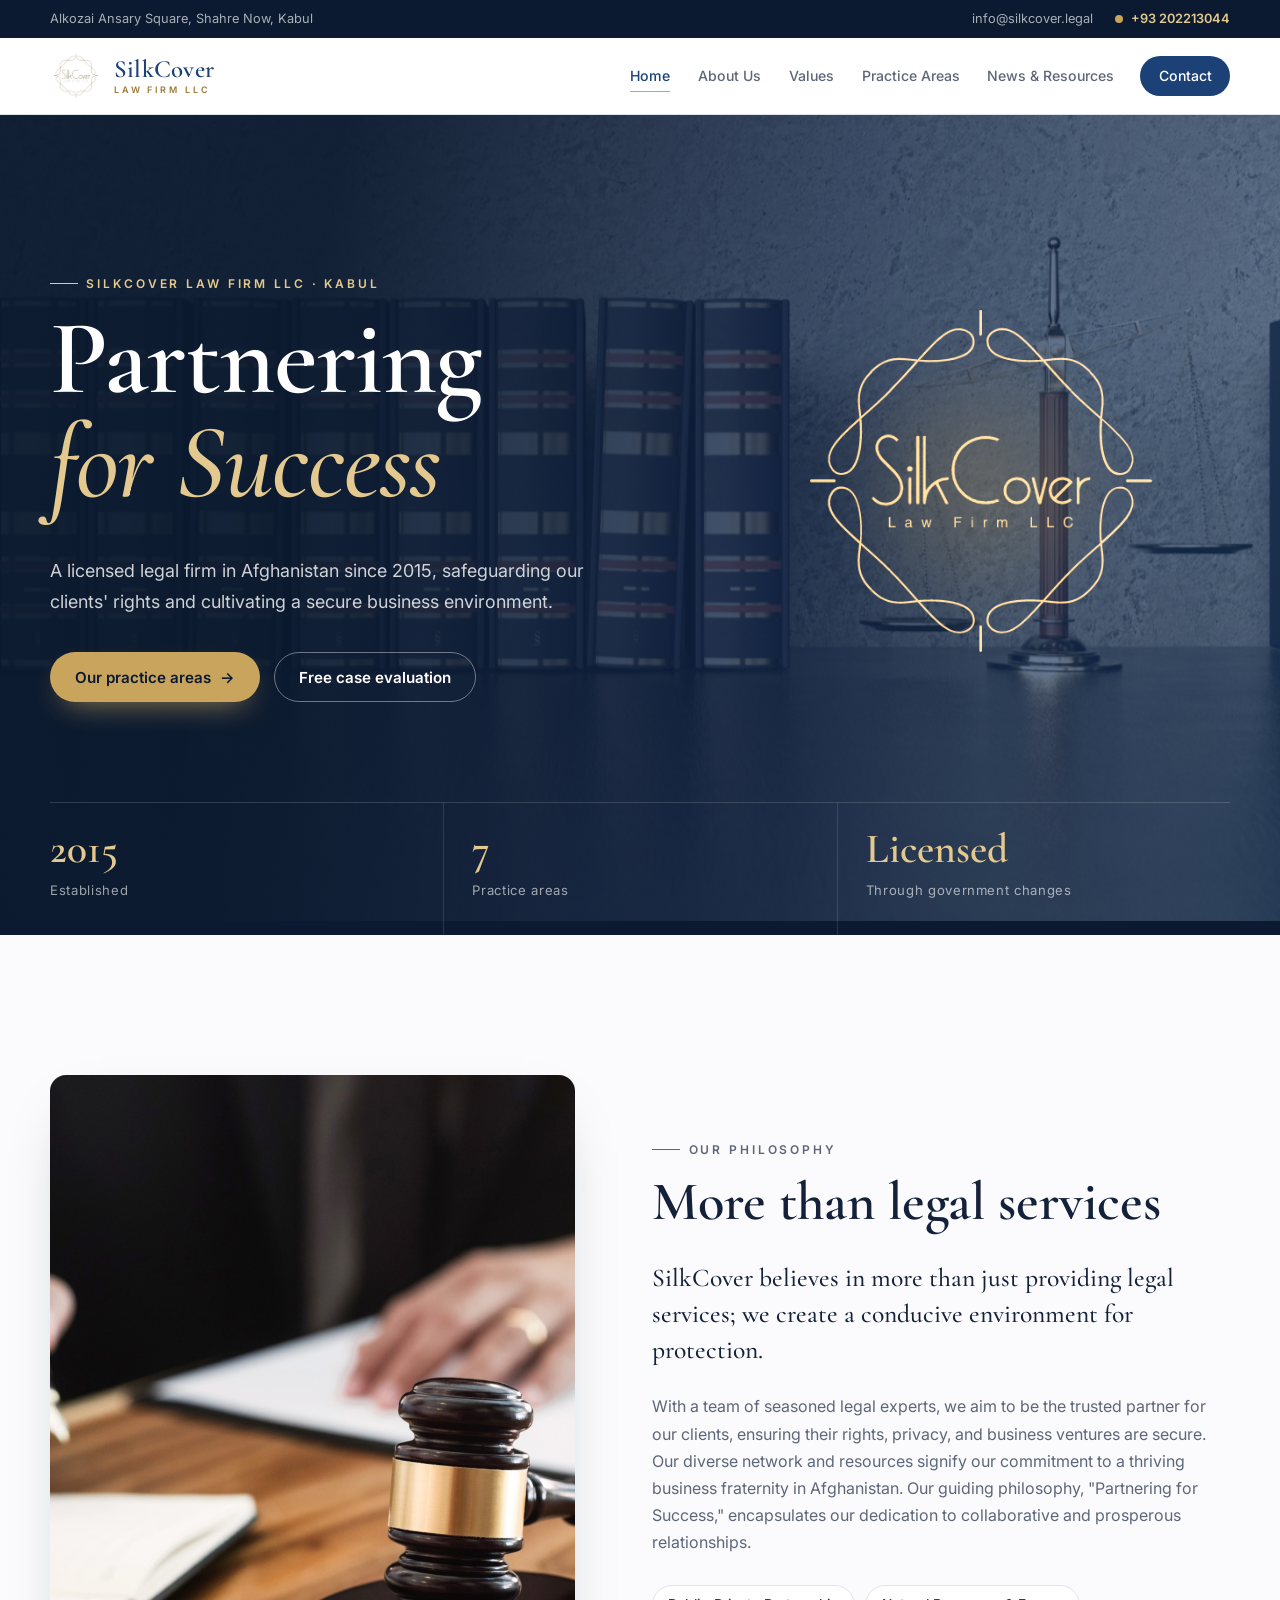
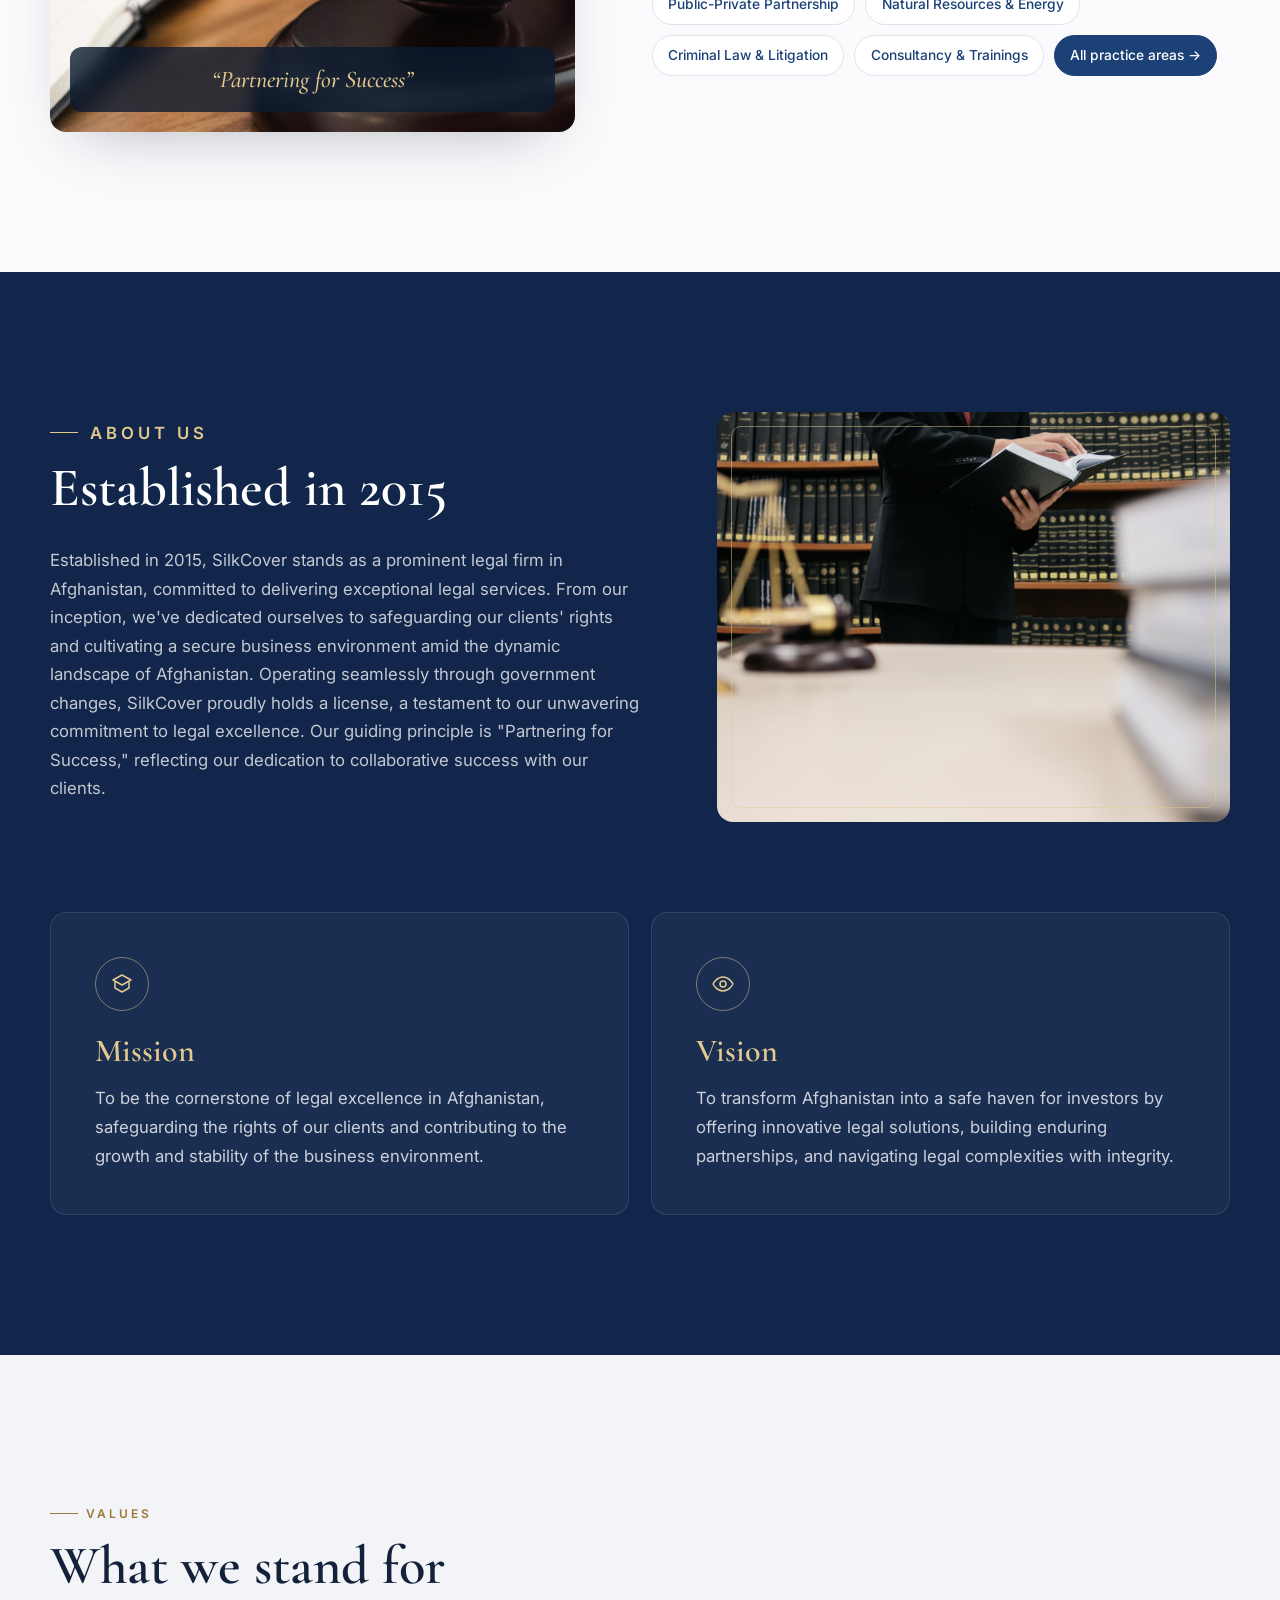
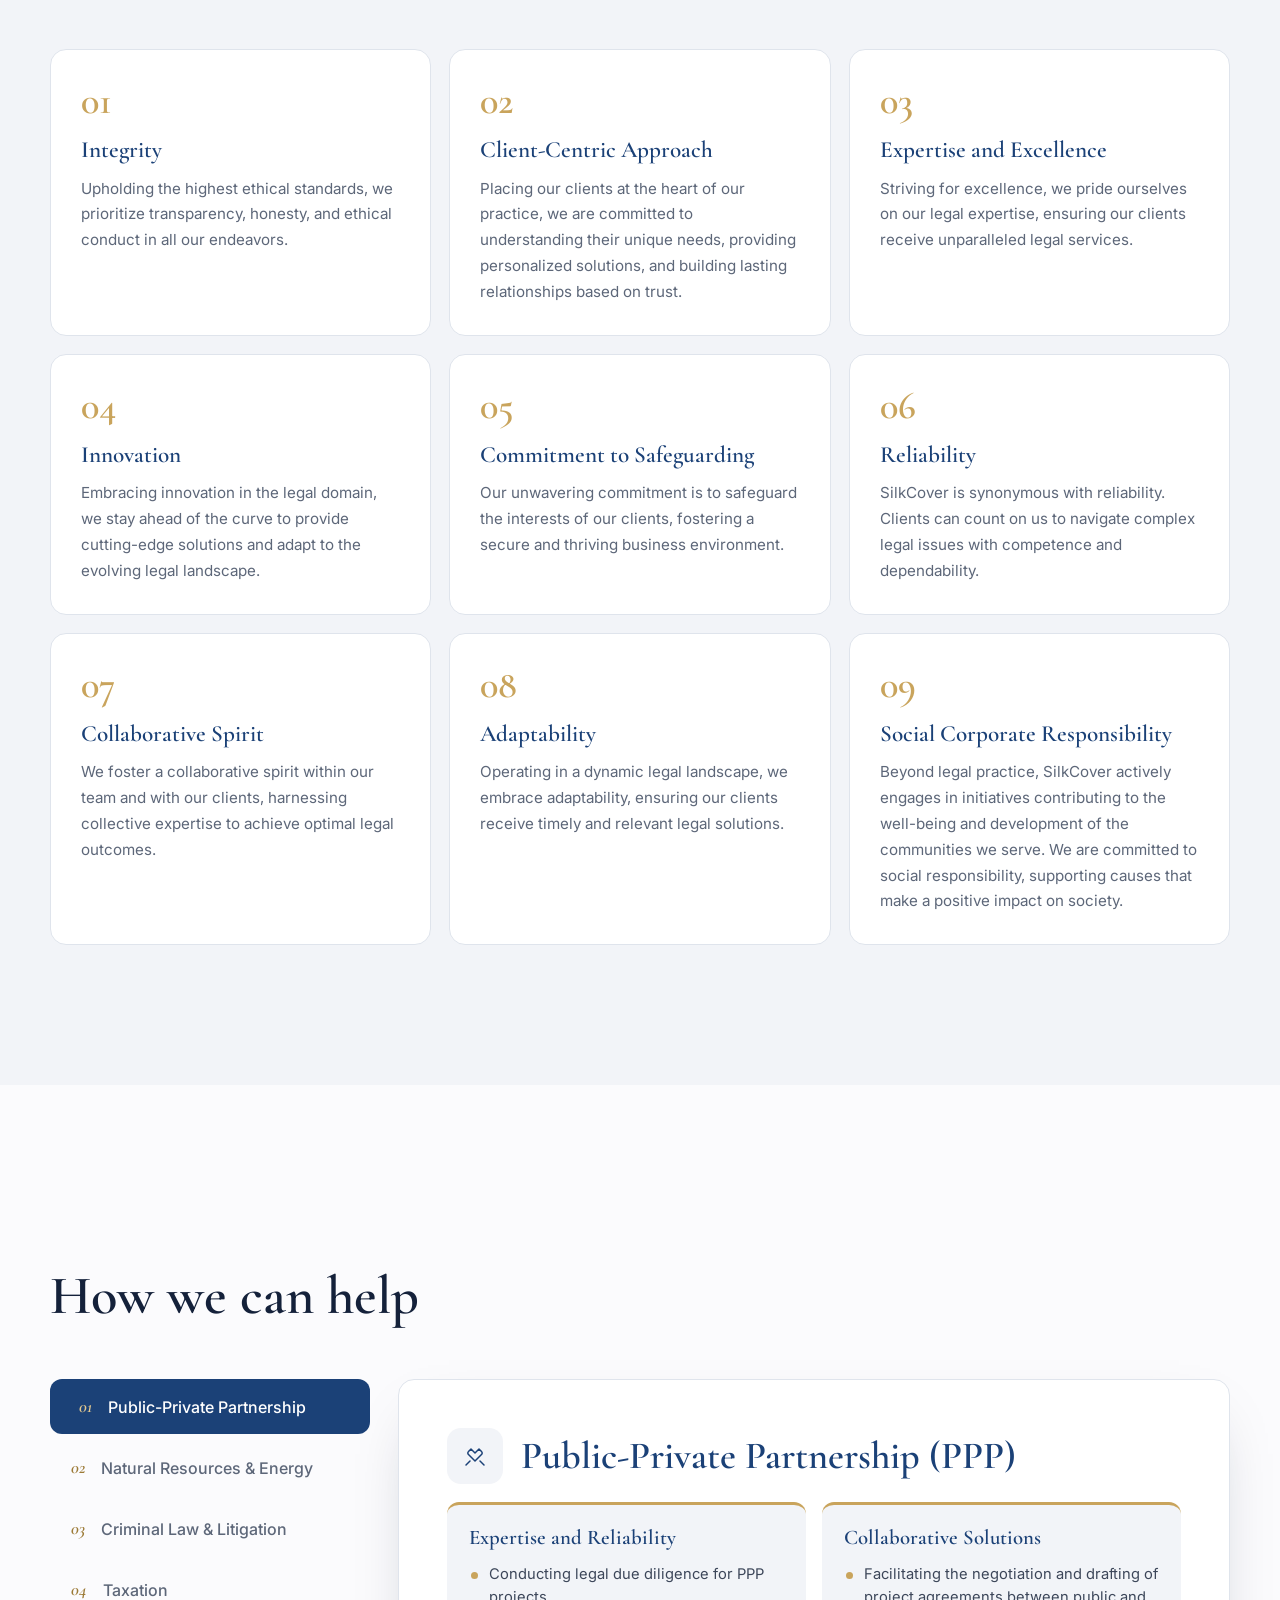
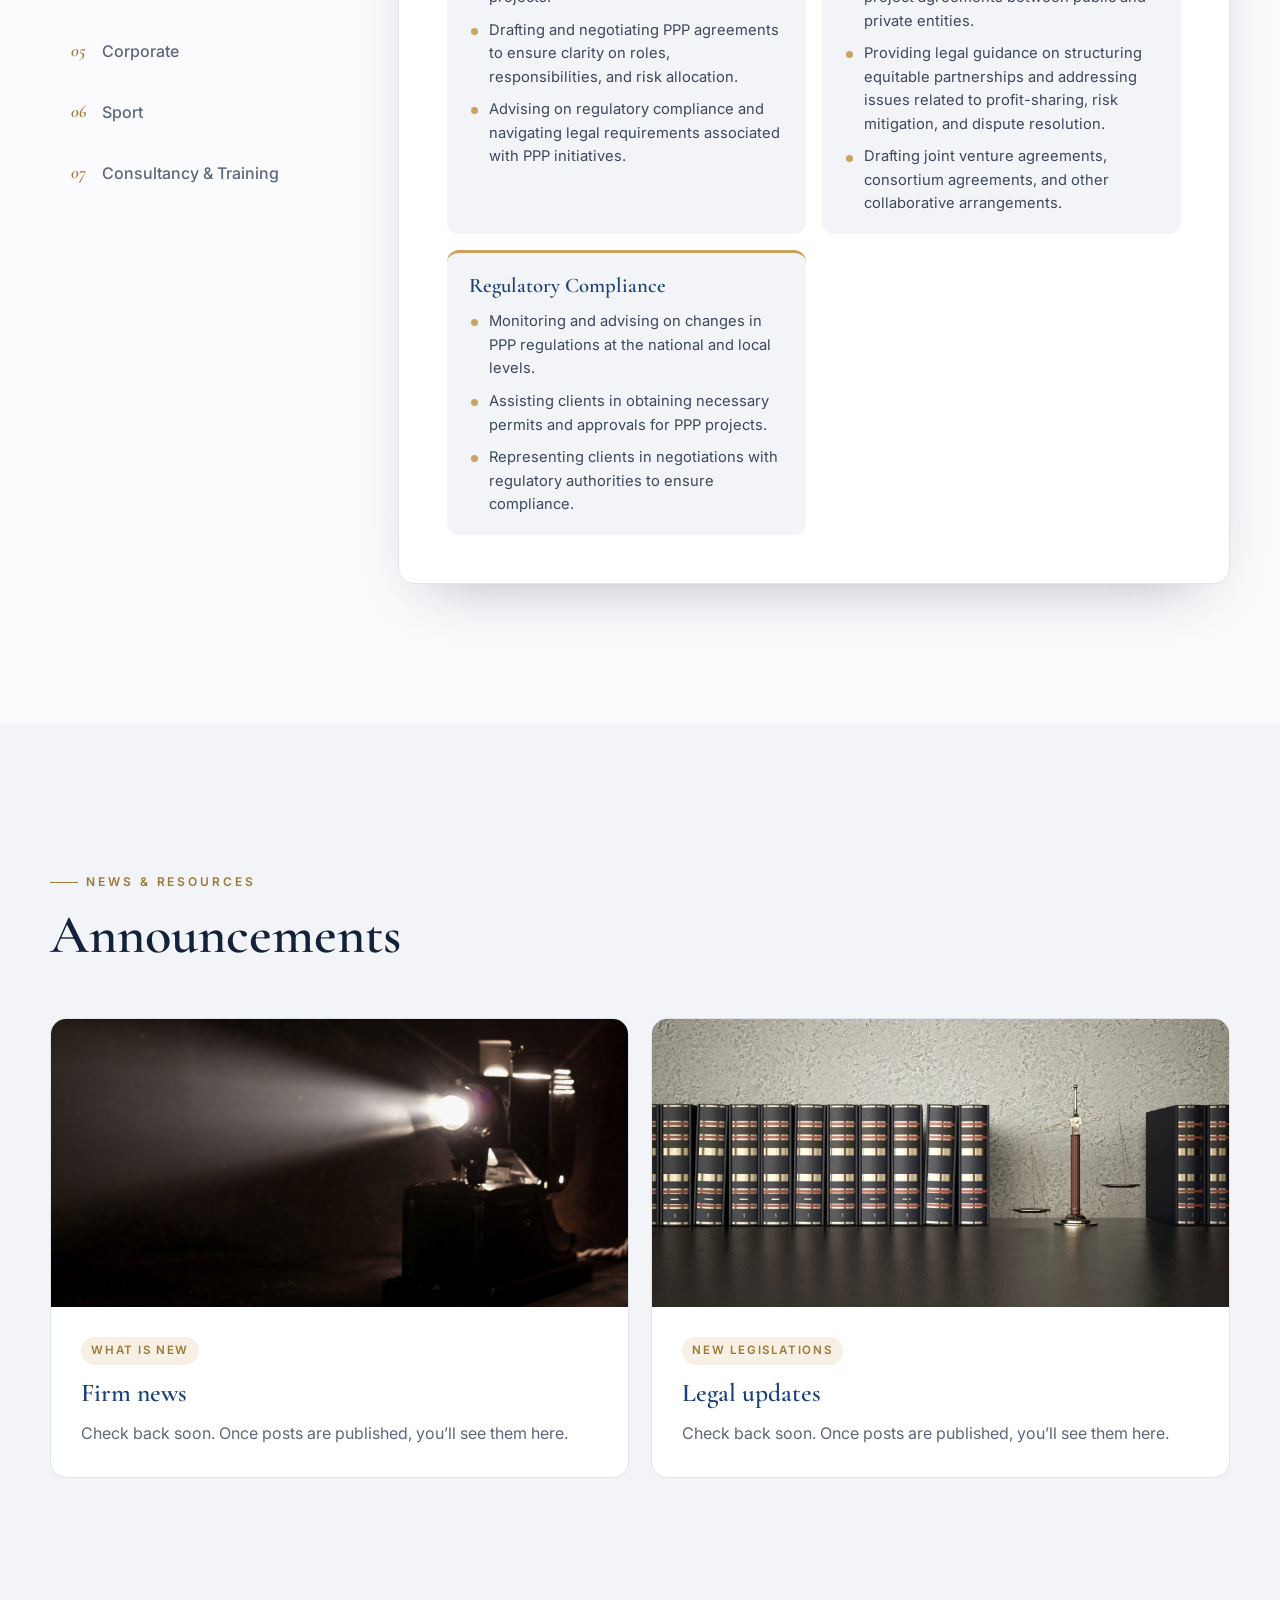
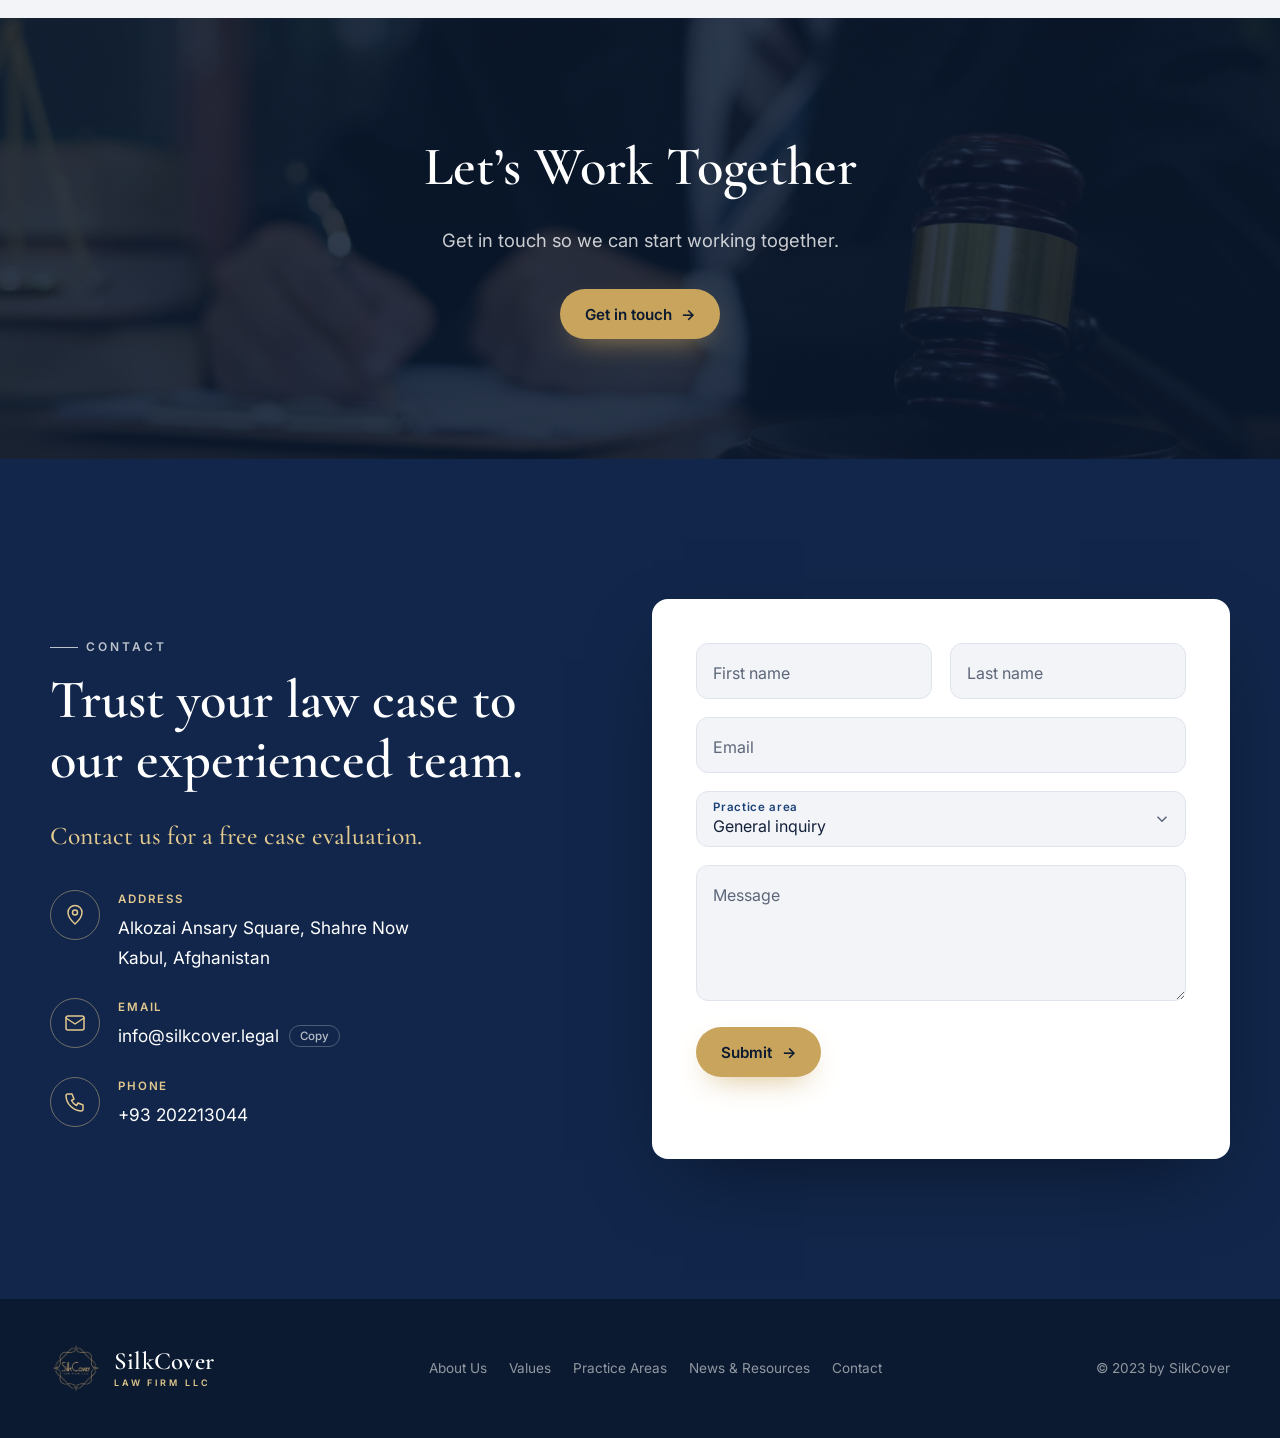
==== silkcover2023/index.html @ 1e7d5b22 "Add SilkCover Law Firm site in silkcover2023/ Rebuild of silkcover2023.wixsite.com/slikcover with th" ====
<!doctype html>
<html lang="en">
<head>
  <meta charset="utf-8">
  <meta name="viewport" content="width=device-width, initial-scale=1">
  <title>SilkCover Law Firm | Partnering for Success | Kabul, Afghanistan</title>
  <meta name="description" content="SilkCover Law Firm LLC, established in 2015 in Kabul, Afghanistan: public-private partnership, natural resources and energy, criminal law and litigation, taxation, corporate, sport, and consultancy and training services.">
  <link rel="icon" href="assets/logo-navy.jpg">
  <link rel="preconnect" href="https://fonts.googleapis.com">
  <link rel="preconnect" href="https://fonts.gstatic.com" crossorigin>
  <link href="https://fonts.googleapis.com/css2?family=Cormorant+Garamond:ital,wght@0,500;0,600;0,700;1,500&family=Inter:wght@400;500;600&display=swap" rel="stylesheet">
  <link rel="stylesheet" href="styles.css">
</head>
<body>

<!-- ============ Top bar ============ -->
<div class="topbar">
  <div class="wrap topbar__inner">
    <span>Alkozai Ansary Square, Shahre Now, Kabul</span>
    <span class="topbar__links">
      <a href="mailto:info@silkcover.legal">info@silkcover.legal</a>
      <a href="tel:+93202213044" class="topbar__call"><span class="pulse"></span>+93 202213044</a>
    </span>
  </div>
</div>

<!-- ============ Navigation ============ -->
<header class="nav" id="nav">
  <div class="wrap nav__inner">
    <a href="#home" class="brand" aria-label="SilkCover home">
      <img src="assets/logo-line.png" alt="" width="456" height="446">
      <span class="brand__text">SilkCover<small>Law Firm LLC</small></span>
    </a>
    <nav class="nav__links" id="navLinks" aria-label="Main">
      <a href="#home">Home</a>
      <a href="#about">About Us</a>
      <a href="#values">Values</a>
      <a href="#practice">Practice Areas</a>
      <a href="#news">News &amp; Resources</a>
      <a href="#contact" class="nav__cta">Contact</a>
    </nav>
    <button class="nav__toggle" id="navToggle" aria-label="Open menu" aria-expanded="false" aria-controls="navLinks">
      <span></span><span></span><span></span>
    </button>
  </div>
  <div class="progress" id="progress"></div>
</header>

<main>

<!-- ============ Hero ============ -->
<section class="hero" id="home">
  <div class="hero__bg" aria-hidden="true"></div>
  <div class="wrap hero__inner">
    <div class="hero__copy">
      <p class="eyebrow reveal">SilkCover Law Firm LLC · Kabul</p>
      <h1 class="hero__title reveal">Partnering<br><em>for Success</em></h1>
      <p class="hero__lead reveal">A licensed legal firm in Afghanistan since 2015, safeguarding our clients' rights and cultivating a secure business environment.</p>
      <div class="hero__actions reveal">
        <a href="#practice" class="btn btn--gold">Our practice areas <span aria-hidden="true">→</span></a>
        <a href="#contact" class="btn btn--ghost">Free case evaluation</a>
      </div>
    </div>
    <div class="hero__seal" aria-hidden="true">
      <img src="assets/logo-line.png" alt="" width="456" height="446">
    </div>
  </div>
  <dl class="wrap stats reveal">
    <div><dt><span data-count="2015">2015</span></dt><dd>Established</dd></div>
    <div><dt><span data-count="7">7</span></dt><dd>Practice areas</dd></div>
    <div><dt>Licensed</dt><dd>Through government changes</dd></div>
  </dl>
</section>

<!-- ============ Philosophy ============ -->
<section class="section" id="philosophy">
  <div class="wrap split">
    <figure class="photo reveal">
      <img src="assets/gavel-writing.jpg" alt="A lawyer writing beside a gavel" loading="lazy" width="1900" height="1267">
      <figcaption>“Partnering for Success”</figcaption>
    </figure>
    <div class="split__body">
      <p class="eyebrow reveal">Our Philosophy</p>
      <h2 class="reveal">More than legal services</h2>
      <p class="reveal lead">SilkCover believes in more than just providing legal services; we create a conducive environment for protection.</p>
      <p class="reveal">With a team of seasoned legal experts, we aim to be the trusted partner for our clients, ensuring their rights, privacy, and business ventures are secure. Our diverse network and resources signify our commitment to a thriving business fraternity in Afghanistan. Our guiding philosophy, "Partnering for Success," encapsulates our dedication to collaborative and prosperous relationships.</p>
      <div class="chips reveal" aria-label="Practice areas">
        <a href="#practice" data-area="ppp">Public-Private Partnership</a>
        <a href="#practice" data-area="energy">Natural Resources &amp; Energy</a>
        <a href="#practice" data-area="criminal">Criminal Law &amp; Litigation</a>
        <a href="#practice" data-area="training">Consultancy &amp; Trainings</a>
        <a href="#practice" class="chips__all">All practice areas →</a>
      </div>
    </div>
  </div>
</section>

<!-- ============ About ============ -->
<section class="section section--navy" id="about">
  <div class="wrap">
    <div class="about">
      <div class="about__text">
        <p class="eyebrow reveal">About Us</p>
        <h2 class="reveal">Established in 2015</h2>
        <p class="reveal">Established in 2015, SilkCover stands as a prominent legal firm in Afghanistan, committed to delivering exceptional legal services. From our inception, we've dedicated ourselves to safeguarding our clients' rights and cultivating a secure business environment amid the dynamic landscape of Afghanistan. Operating seamlessly through government changes, SilkCover proudly holds a license, a testament to our unwavering commitment to legal excellence. Our guiding principle is "Partnering for Success," reflecting our dedication to collaborative success with our clients.</p>
      </div>
      <figure class="about__photo reveal">
        <img src="assets/lawyer-books.jpg" alt="A lawyer reading in a law library" loading="lazy" width="1900" height="1267">
      </figure>
    </div>

    <div class="mv" id="vision">
      <article class="mv__card reveal">
        <span class="mv__icon" aria-hidden="true"><svg viewBox="0 0 24 24"><path d="M12 3 3 8l9 5 9-5-9-5Z"/><path d="M5 10v6l7 4 7-4v-6"/></svg></span>
        <h3>Mission</h3>
        <p>To be the cornerstone of legal excellence in Afghanistan, safeguarding the rights of our clients and contributing to the growth and stability of the business environment.</p>
      </article>
      <article class="mv__card reveal">
        <span class="mv__icon" aria-hidden="true"><svg viewBox="0 0 24 24"><path d="M2 12s3.6-7 10-7 10 7 10 7-3.6 7-10 7S2 12 2 12Z"/><circle cx="12" cy="12" r="3"/></svg></span>
        <h3>Vision</h3>
        <p>To transform Afghanistan into a safe haven for investors by offering innovative legal solutions, building enduring partnerships, and navigating legal complexities with integrity.</p>
      </article>
    </div>
  </div>
</section>

<!-- ============ Values ============ -->
<section class="section section--mist" id="values">
  <div class="wrap">
    <header class="section__head">
      <p class="eyebrow reveal">Values</p>
      <h2 class="reveal">What we stand for</h2>
    </header>
    <div class="values">
      <article class="value reveal" tabindex="0">
        <span class="value__num">01</span>
        <h3>Integrity</h3>
        <p>Upholding the highest ethical standards, we prioritize transparency, honesty, and ethical conduct in all our endeavors.</p>
      </article>
      <article class="value reveal" tabindex="0">
        <span class="value__num">02</span>
        <h3>Client-Centric Approach</h3>
        <p>Placing our clients at the heart of our practice, we are committed to understanding their unique needs, providing personalized solutions, and building lasting relationships based on trust.</p>
      </article>
      <article class="value reveal" tabindex="0">
        <span class="value__num">03</span>
        <h3>Expertise and Excellence</h3>
        <p>Striving for excellence, we pride ourselves on our legal expertise, ensuring our clients receive unparalleled legal services.</p>
      </article>
      <article class="value reveal" tabindex="0">
        <span class="value__num">04</span>
        <h3>Innovation</h3>
        <p>Embracing innovation in the legal domain, we stay ahead of the curve to provide cutting-edge solutions and adapt to the evolving legal landscape.</p>
      </article>
      <article class="value reveal" tabindex="0">
        <span class="value__num">05</span>
        <h3>Commitment to Safeguarding</h3>
        <p>Our unwavering commitment is to safeguard the interests of our clients, fostering a secure and thriving business environment.</p>
      </article>
      <article class="value reveal" tabindex="0">
        <span class="value__num">06</span>
        <h3>Reliability</h3>
        <p>SilkCover is synonymous with reliability. Clients can count on us to navigate complex legal issues with competence and dependability.</p>
      </article>
      <article class="value reveal" tabindex="0">
        <span class="value__num">07</span>
        <h3>Collaborative Spirit</h3>
        <p>We foster a collaborative spirit within our team and with our clients, harnessing collective expertise to achieve optimal legal outcomes.</p>
      </article>
      <article class="value reveal" tabindex="0">
        <span class="value__num">08</span>
        <h3>Adaptability</h3>
        <p>Operating in a dynamic legal landscape, we embrace adaptability, ensuring our clients receive timely and relevant legal solutions.</p>
      </article>
      <article class="value reveal" tabindex="0">
        <span class="value__num">09</span>
        <h3>Social Corporate Responsibility</h3>
        <p>Beyond legal practice, SilkCover actively engages in initiatives contributing to the well-being and development of the communities we serve. We are committed to social responsibility, supporting causes that make a positive impact on society.</p>
      </article>
    </div>
  </div>
</section>

<!-- ============ Practice areas ============ -->
<section class="section" id="practice">
  <div class="wrap">
    <header class="section__head">
      <p class="eyebrow reveal">Practice Areas</p>
      <h2 class="reveal">How we can help</h2>
    </header>

    <div class="tabs reveal">
      <div class="tabs__list" role="tablist" aria-label="Practice areas">
        <button role="tab" id="tab-ppp" aria-controls="panel-ppp" aria-selected="true"><i>01</i>Public-Private Partnership</button>
        <button role="tab" id="tab-energy" aria-controls="panel-energy" aria-selected="false" tabindex="-1"><i>02</i>Natural Resources &amp; Energy</button>
        <button role="tab" id="tab-criminal" aria-controls="panel-criminal" aria-selected="false" tabindex="-1"><i>03</i>Criminal Law &amp; Litigation</button>
        <button role="tab" id="tab-tax" aria-controls="panel-tax" aria-selected="false" tabindex="-1"><i>04</i>Taxation</button>
        <button role="tab" id="tab-corporate" aria-controls="panel-corporate" aria-selected="false" tabindex="-1"><i>05</i>Corporate</button>
        <button role="tab" id="tab-sport" aria-controls="panel-sport" aria-selected="false" tabindex="-1"><i>06</i>Sport</button>
        <button role="tab" id="tab-training" aria-controls="panel-training" aria-selected="false" tabindex="-1"><i>07</i>Consultancy &amp; Training</button>
      </div>

      <div class="tabs__panels">

        <div role="tabpanel" id="panel-ppp" aria-labelledby="tab-ppp" class="panel">
          <header class="panel__head">
            <span class="panel__icon" aria-hidden="true"><svg viewBox="0 0 24 24"><path d="M8 13 5.5 10.5a2 2 0 0 1 0-3L8 5l4 4 4-4 2.5 2.5a2 2 0 0 1 0 3L12 17Z"/><path d="m3 21 4-4M21 21l-4-4"/></svg></span>
            <h3>Public-Private Partnership (PPP)</h3>
          </header>
          <div class="subs">
            <section class="sub">
              <h4>Expertise and Reliability</h4>
              <ul>
                <li>Conducting legal due diligence for PPP projects.</li>
                <li>Drafting and negotiating PPP agreements to ensure clarity on roles, responsibilities, and risk allocation.</li>
                <li>Advising on regulatory compliance and navigating legal requirements associated with PPP initiatives.</li>
              </ul>
            </section>
            <section class="sub">
              <h4>Collaborative Solutions</h4>
              <ul>
                <li>Facilitating the negotiation and drafting of project agreements between public and private entities.</li>
                <li>Providing legal guidance on structuring equitable partnerships and addressing issues related to profit-sharing, risk mitigation, and dispute resolution.</li>
                <li>Drafting joint venture agreements, consortium agreements, and other collaborative arrangements.</li>
              </ul>
            </section>
            <section class="sub">
              <h4>Regulatory Compliance</h4>
              <ul>
                <li>Monitoring and advising on changes in PPP regulations at the national and local levels.</li>
                <li>Assisting clients in obtaining necessary permits and approvals for PPP projects.</li>
                <li>Representing clients in negotiations with regulatory authorities to ensure compliance.</li>
              </ul>
            </section>
          </div>
        </div>

        <div role="tabpanel" id="panel-energy" aria-labelledby="tab-energy" class="panel" hidden>
          <header class="panel__head">
            <span class="panel__icon" aria-hidden="true"><svg viewBox="0 0 24 24"><path d="M13 2 4 14h7l-1 8 9-12h-7l1-8Z"/></svg></span>
            <h3>Natural Resources and Energy</h3>
          </header>
          <p class="panel__intro">At SilkCover, we take pride in our extensive experience in managing legal affairs related to natural resources and energy. As a leading legal firm, we are currently engaged with a diverse clientele, both national and international, providing unparalleled legal expertise in navigating the complexities of the natural resources and energy sectors. Our services are but not limited to:</p>
          <div class="subs">
            <section class="sub">
              <h4>Legal Protection Across Sectors</h4>
              <ul>
                <li>Drafting and reviewing legal documents related to the exploration and extraction of natural resources.</li>
                <li>Advising on compliance with environmental and natural resource laws.</li>
                <li>Representing clients in legal disputes related to natural resource and energy projects.</li>
              </ul>
            </section>
            <section class="sub">
              <h4>International Collaboration</h4>
              <ul>
                <li>Drafting international collaboration agreements, joint venture agreements, and international financing agreements.</li>
                <li>Advising on cross-border legal considerations related to natural resource and energy projects.</li>
                <li>Assisting clients in navigating legal frameworks for international investments in the natural resources sector.</li>
              </ul>
            </section>
            <section class="sub">
              <h4>Regulatory Navigation</h4>
              <ul>
                <li>Conducting legal audits to ensure compliance with regulatory requirements.</li>
                <li>Advising on regulatory approvals required for natural resource and energy projects.</li>
                <li>Representing clients in legal proceedings related to regulatory disputes.</li>
              </ul>
            </section>
          </div>
        </div>

        <div role="tabpanel" id="panel-criminal" aria-labelledby="tab-criminal" class="panel" hidden>
          <header class="panel__head">
            <span class="panel__icon" aria-hidden="true"><svg viewBox="0 0 24 24"><path d="m14 4 6 6M11 7l6 6M12.5 5.5l-6 6 6 6 6-6M8.5 13.5 3 19l2 2 5.5-5.5"/></svg></span>
            <h3>Criminal Law and Litigation</h3>
          </header>
          <div class="subs">
            <section class="sub">
              <h4>Defense Representation</h4>
              <ul>
                <li>SilkCover Legal provides robust defense representation in criminal matters.</li>
                <li>Our experienced legal team diligently protects the rights of clients facing criminal charges.</li>
                <li>Employing strategic legal arguments and challenging evidence to secure the best possible outcomes.</li>
              </ul>
            </section>
            <section class="sub">
              <h4>Legal Consultation</h4>
              <ul>
                <li>We offer comprehensive legal consultation services in criminal law.</li>
                <li>Providing clients with expert advice on legal issues, potential liabilities, and strategies to navigate the complexities of criminal proceedings.</li>
                <li>Our consultations aim to empower clients with a thorough understanding of their legal standing.</li>
              </ul>
            </section>
            <section class="sub">
              <h4>Case Analysis and Strategy</h4>
              <ul>
                <li>SilkCover Legal conducts meticulous case analyses to formulate effective legal strategies.</li>
                <li>Our experts assess evidence, identify legal precedents, and develop strategic approaches tailored to each client's specific situation.</li>
                <li>Ensuring a robust defense or prosecution strategy.</li>
              </ul>
            </section>
            <section class="sub">
              <h4>Plea Bargaining</h4>
              <ul>
                <li>Our legal professionals are adept at negotiating plea bargains.</li>
                <li>Seeking favorable terms for clients facing criminal charges.</li>
                <li>Leveraging negotiation skills to secure agreements that mitigate potential consequences.</li>
              </ul>
            </section>
            <section class="sub">
              <h4>Legal Representation in Investigations</h4>
              <ul>
                <li>SilkCover Legal provides representation during criminal investigations.</li>
                <li>Ensuring that clients' rights are protected from the outset.</li>
                <li>Proactively working to prevent unwarranted charges and collaborating with investigative authorities to achieve fair and just outcomes.</li>
              </ul>
            </section>
            <section class="sub">
              <h4>Appeals and Post-Conviction Relief</h4>
              <ul>
                <li>In cases of adverse verdicts, SilkCover Legal handles appeals and post-conviction relief proceedings.</li>
                <li>Our legal team meticulously reviews trial records, identifies legal errors, and presents compelling arguments to appellate courts.</li>
                <li>Aiming for case reversals or mitigated sentences.</li>
              </ul>
            </section>
            <section class="sub">
              <h4>Civil Litigation</h4>
              <ul>
                <li>SilkCover Legal specializes in civil litigation, representing clients in a wide range of disputes.</li>
                <li>Including contract disputes, tort claims, and property disputes.</li>
                <li>Our litigation experts employ strategic approaches to resolve conflicts through negotiation, mediation, or trial.</li>
              </ul>
            </section>
            <section class="sub">
              <h4>Commercial Litigation</h4>
              <ul>
                <li>For businesses facing legal disputes, our commercial litigation services cover contractual disputes, business torts, and other commercial conflicts.</li>
                <li>SilkCover Legal aims to protect our clients' commercial interests through effective and strategic litigation.</li>
              </ul>
            </section>
            <section class="sub">
              <h4>Alternative Dispute Resolution (ADR)</h4>
              <ul>
                <li>Recognizing the importance of alternative dispute resolution methods, we offer ADR services such as mediation and arbitration.</li>
                <li>Our legal experts facilitate fair and efficient resolutions outside the courtroom, promoting cost-effective and timely solutions.</li>
              </ul>
            </section>
            <section class="sub">
              <h4>Employment Litigation</h4>
              <ul>
                <li>SilkCover Legal handles employment litigation matters, representing both employers and employees in disputes related to wrongful termination, discrimination, harassment, and contractual issues.</li>
                <li>Our legal team works to secure favorable resolutions and protect the rights of our clients.</li>
              </ul>
            </section>
            <section class="sub sub--wide">
              <h4>Administrative Proceedings</h4>
              <ul>
                <li>Navigating administrative proceedings can be complex, but SilkCover Legal is well-versed in representing clients in hearings and appeals before administrative bodies.</li>
              </ul>
            </section>
          </div>
        </div>

        <div role="tabpanel" id="panel-tax" aria-labelledby="tab-tax" class="panel" hidden>
          <header class="panel__head">
            <span class="panel__icon" aria-hidden="true"><svg viewBox="0 0 24 24"><rect x="4" y="3" width="16" height="18" rx="2"/><path d="M8 7h8M8 11h2M14 11h2M8 15h2M14 15h2"/></svg></span>
            <h3>Taxation</h3>
          </header>
          <div class="subs">
            <section class="sub">
              <h4>Expert Tax Consultancy</h4>
              <ul>
                <li>Providing legal advice on salary taxation, income taxation, and business taxation.</li>
                <li>Assisting with tax planning and compliance.</li>
                <li>Representing clients in tax dispute resolution proceedings.</li>
              </ul>
            </section>
            <section class="sub">
              <h4>NGO Tax Compliance</h4>
              <ul>
                <li>Advising non-governmental organizations (NGOs) on tax compliance.</li>
                <li>Assisting NGOs in obtaining tax-exempt status.</li>
                <li>Representing NGOs in tax-related legal matters.</li>
              </ul>
            </section>
            <section class="sub">
              <h4>Comprehensive Services</h4>
              <ul>
                <li>Offering comprehensive taxation services, including tax planning, compliance, and reporting.</li>
                <li>Staying updated on changes in tax laws and advising clients on potential impacts.</li>
                <li>Representing clients in legal proceedings related to taxation issues.</li>
              </ul>
            </section>
          </div>
        </div>

        <div role="tabpanel" id="panel-corporate" aria-labelledby="tab-corporate" class="panel" hidden>
          <header class="panel__head">
            <span class="panel__icon" aria-hidden="true"><svg viewBox="0 0 24 24"><rect x="3" y="7" width="18" height="13" rx="2"/><path d="M9 7V5a2 2 0 0 1 2-2h2a2 2 0 0 1 2 2v2M3 13h18"/></svg></span>
            <h3>Corporate</h3>
          </header>
          <p class="panel__intro">Contracts, Mergers, Business Law</p>
          <div class="subs">
            <section class="sub">
              <h4>Tailored Legal Support</h4>
              <ul>
                <li>Drafting and reviewing corporate contracts, including shareholder agreements and partnership agreements.</li>
                <li>Providing legal counsel on corporate governance matters.</li>
                <li>Assisting with the establishment and dissolution of corporate entities.</li>
              </ul>
            </section>
            <section class="sub">
              <h4>Corporate Governance</h4>
              <ul>
                <li>Conducting corporate governance audits and implementing best practices.</li>
                <li>Advising on compliance with corporate laws and regulations.</li>
                <li>Representing clients in legal disputes related to corporate governance issues.</li>
              </ul>
            </section>
            <section class="sub">
              <h4>Mergers and Acquisitions</h4>
              <ul>
                <li>Conducting legal due diligence for mergers and acquisitions.</li>
                <li>Drafting and negotiating acquisition agreements.</li>
                <li>Assisting with the legal aspects of corporate restructuring and mergers.</li>
              </ul>
            </section>
          </div>
        </div>

        <div role="tabpanel" id="panel-sport" aria-labelledby="tab-sport" class="panel" hidden>
          <header class="panel__head">
            <span class="panel__icon" aria-hidden="true"><svg viewBox="0 0 24 24"><path d="M8 21h8M12 17v4M7 4h10v5a5 5 0 0 1-10 0V4Z"/><path d="M7 6H4v2a3 3 0 0 0 3 3M17 6h3v2a3 3 0 0 1-3 3"/></svg></span>
            <h3>Sport</h3>
          </header>
          <p class="panel__intro">SilkCover excels in sports law, providing legal counsel for sports institutions, representing athletes, and advising on event management. Our expertise spans governance, contracts, and compliance, ensuring top-notch legal support for the sports industry. Our services include:</p>
          <div class="subs">
            <section class="sub">
              <h4>Institutional Guidance</h4>
              <ul>
                <li>Offering legal counsel to sports institutions on governance, compliance, and regulatory matters.</li>
                <li>Assisting sports organizations in drafting and implementing policies and procedures.</li>
                <li>Representing sports institutions in legal proceedings, including disciplinary hearings.</li>
              </ul>
            </section>
            <section class="sub">
              <h4>Legal Support for Athletes</h4>
              <ul>
                <li>Negotiating and drafting contracts for athletes, including sponsorship agreements, endorsement deals, and player contracts.</li>
                <li>Providing legal representation in sports-related disputes and disciplinary matters.</li>
                <li>Advising athletes on image rights protection and intellectual property issues.</li>
              </ul>
            </section>
            <section class="sub">
              <h4>Event Management Legalities</h4>
              <ul>
                <li>Advising on legal aspects of organizing sports events, including venue agreements, sponsorship negotiations, and risk management.</li>
                <li>Assisting with compliance related to event licensing and permits.</li>
                <li>Representing event organizers in legal disputes arising from sports events.</li>
              </ul>
            </section>
          </div>
        </div>

        <div role="tabpanel" id="panel-training" aria-labelledby="tab-training" class="panel" hidden>
          <header class="panel__head">
            <span class="panel__icon" aria-hidden="true"><svg viewBox="0 0 24 24"><path d="M3 5h18v11H3zM8 21h8M12 16v5"/><path d="m7 12 3-3 2 2 4-4"/></svg></span>
            <h3>Consultancy and Training Services</h3>
          </header>
          <div class="subs">
            <section class="sub">
              <h4>Official and Customary Law Training</h4>
              <ul>
                <li>Developing and delivering legal training programs in official and customary law.</li>
                <li>Offering legal workshops and seminars on various legal domains.</li>
                <li>Providing tailored legal education programs for specific sectors.</li>
              </ul>
            </section>
            <section class="sub">
              <h4>Sector-Specific Consultancy</h4>
              <ul>
                <li>Offering expert legal consultancy services in criminal law, civil law, taxation law, and other legal domains.</li>
                <li>Providing sector-specific legal advice to address unique challenges and opportunities.</li>
                <li>Assisting clients in developing and implementing legal strategies for their respective sectors.</li>
              </ul>
            </section>
            <section class="sub">
              <h4>Legal Workshops</h4>
              <ul>
                <li>Organizing legal workshops on emerging legal trends and compliance requirements.</li>
                <li>Facilitating interactive training sessions on practical legal skills.</li>
                <li>Providing ongoing legal education through workshops and seminars.</li>
              </ul>
            </section>
          </div>
        </div>

      </div>
    </div>
  </div>
</section>

<!-- ============ News & Resources ============ -->
<section class="section section--mist" id="news">
  <div class="wrap">
    <header class="section__head">
      <p class="eyebrow reveal">News &amp; Resources</p>
      <h2 class="reveal">Announcements</h2>
    </header>
    <div class="news">
      <article class="news__card reveal">
        <img src="assets/projector.jpg" alt="" loading="lazy" width="1900" height="1267">
        <div class="news__body">
          <span class="news__tag">What is new</span>
          <h3>Firm news</h3>
          <p>Check back soon. Once posts are published, you’ll see them here.</p>
        </div>
      </article>
      <article class="news__card reveal">
        <img src="assets/hero-library.jpg" alt="" loading="lazy" width="1900" height="843">
        <div class="news__body">
          <span class="news__tag">New legislations</span>
          <h3>Legal updates</h3>
          <p>Check back soon. Once posts are published, you’ll see them here.</p>
        </div>
      </article>
    </div>
  </div>
</section>

<!-- ============ CTA band ============ -->
<section class="cta">
  <div class="cta__bg" aria-hidden="true"></div>
  <div class="wrap cta__inner reveal">
    <h2>Let’s Work Together</h2>
    <p>Get in touch so we can start working together.</p>
    <a href="#contact" class="btn btn--gold">Get in touch <span aria-hidden="true">→</span></a>
  </div>
</section>

<!-- ============ Contact ============ -->
<section class="section section--navy" id="contact">
  <div class="wrap split">
    <div class="split__body">
      <p class="eyebrow reveal">Contact</p>
      <h2 class="reveal">Trust your law case to our experienced team.</h2>
      <p class="reveal lead">Contact us for a free case evaluation.</p>
      <ul class="contact-list reveal">
        <li>
          <span class="ci" aria-hidden="true"><svg viewBox="0 0 24 24"><path d="M12 21s-7-6.2-7-11.5A7 7 0 0 1 19 9.5C19 14.8 12 21 12 21Z"/><circle cx="12" cy="9.5" r="2.5"/></svg></span>
          <div><small>Address</small><a href="https://www.google.com/maps/search/?api=1&query=Ansari+Square+Shahr-e+Naw+Kabul" target="_blank" rel="noopener">Alkozai Ansary Square, Shahre Now<br>Kabul, Afghanistan</a></div>
        </li>
        <li>
          <span class="ci" aria-hidden="true"><svg viewBox="0 0 24 24"><rect x="3" y="5" width="18" height="14" rx="2"/><path d="m3 7 9 6 9-6"/></svg></span>
          <div><small>Email</small><span class="email-row"><a href="mailto:info@silkcover.legal">info@silkcover.legal</a><button class="copy" data-copy="info@silkcover.legal" type="button">Copy</button></span></div>
        </li>
        <li>
          <span class="ci" aria-hidden="true"><svg viewBox="0 0 24 24"><path d="M5 4h4l2 5-2.5 1.5a11 11 0 0 0 5 5L15 13l5 2v4a2 2 0 0 1-2 2A16 16 0 0 1 3 6a2 2 0 0 1 2-2Z"/></svg></span>
          <div><small>Phone</small><a href="tel:+93202213044">+93 202213044</a></div>
        </li>
      </ul>
    </div>

    <form class="card form reveal" data-subject="Case evaluation request from website" novalidate>
      <input type="text" name="_honey" class="hp" tabindex="-1" autocomplete="off" aria-hidden="true">
      <div class="form__row">
        <div class="field"><input id="c-first" name="First name" required placeholder=" "><label for="c-first">First name</label></div>
        <div class="field"><input id="c-last" name="Last name" placeholder=" "><label for="c-last">Last name</label></div>
      </div>
      <div class="field"><input id="c-email" name="Email" type="email" required placeholder=" "><label for="c-email">Email</label></div>
      <div class="field">
        <select id="c-area" name="Practice area">
          <option>General inquiry</option>
          <option>Public-Private Partnership</option>
          <option>Natural Resources &amp; Energy</option>
          <option>Criminal Law &amp; Litigation</option>
          <option>Taxation</option>
          <option>Corporate</option>
          <option>Sport</option>
          <option>Consultancy &amp; Training</option>
        </select>
        <label for="c-area" class="is-static">Practice area</label>
      </div>
      <div class="field"><textarea id="c-msg" name="Message" rows="5" required placeholder=" "></textarea><label for="c-msg">Message</label></div>
      <button class="btn btn--gold" type="submit">Submit <span aria-hidden="true">→</span></button>
      <p class="form__status" role="status"></p>
    </form>
  </div>
</section>

</main>

<footer class="footer">
  <div class="wrap footer__inner">
    <a href="#home" class="brand brand--footer">
      <img src="assets/logo-line.png" alt="" width="456" height="446">
      <span class="brand__text">SilkCover<small>Law Firm LLC</small></span>
    </a>
    <nav class="footer__links" aria-label="Footer">
      <a href="#about">About Us</a><a href="#values">Values</a><a href="#practice">Practice Areas</a><a href="#news">News &amp; Resources</a><a href="#contact">Contact</a>
    </nav>
    <p>© 2023 by SilkCover</p>
  </div>
</footer>

<a href="#home" class="to-top" id="toTop" aria-label="Back to top">↑</a>

<script src="script.js"></script>
</body>
</html>
---- silkcover2023/styles.css ----
/* ===== Tokens ===== */
:root {
  --navy-900: #0b1a30;
  --navy-800: #11264a;
  --navy: #1b4177;
  --gold: #c9a45c;
  --gold-light: #e3c98f;
  --gold-deep: #9c7a36;
  --ink: #14213a;
  --muted: #5d6779;
  --line: #dfe4ec;
  --mist: #f2f4f8;
  --bg: #fbfbfd;
  --white: #ffffff;
  --serif: "Cormorant Garamond", Georgia, serif;
  --sans: "Inter", system-ui, -apple-system, sans-serif;
  --radius: 16px;
  --shadow: 0 24px 60px -30px rgba(11, 26, 48, .35);
  --ease: cubic-bezier(.2, .7, .2, 1);
}

*, *::before, *::after { box-sizing: border-box; }
html { scroll-behavior: smooth; scroll-padding-top: 80px; }
body {
  margin: 0;
  font: 400 16px/1.7 var(--sans);
  color: var(--ink);
  background: var(--bg);
  -webkit-font-smoothing: antialiased;
  overflow-x: hidden;
}
img { max-width: 100%; height: auto; display: block; }
a { color: inherit; }
h1, h2, h3, h4 { font-family: var(--serif); font-weight: 600; line-height: 1.1; margin: 0 0 .5em; }
h2 { font-size: clamp(2.2rem, 4.5vw, 3.4rem); }
h3 { font-size: 1.6rem; }
p { margin: 0 0 1em; }
.lead { font: 500 clamp(1.3rem, 2.2vw, 1.6rem)/1.4 var(--serif); color: var(--ink) !important; }
.wrap { width: min(1180px, 100% - 32px); margin-inline: auto; }

.eyebrow {
  font: 600 .75rem/1 var(--sans);
  letter-spacing: .24em;
  text-transform: uppercase;
  color: var(--gold-deep);
  margin-bottom: 1.1rem;
  display: inline-flex; align-items: center; gap: .7em;
}
.eyebrow::before { content: ""; width: 28px; height: 1px; background: currentColor; }

/* ===== Buttons ===== */
.btn {
  display: inline-flex; align-items: center; gap: .6em;
  padding: .95em 1.6em; border-radius: 999px;
  font: 600 .95rem var(--sans); text-decoration: none;
  border: 1px solid transparent; cursor: pointer;
  transition: transform .3s var(--ease), background .3s, color .3s, border-color .3s;
}
.btn span { transition: transform .3s var(--ease); }
.btn:hover span { transform: translateX(4px); }
.btn--gold { background: var(--gold); color: var(--navy-900); box-shadow: 0 12px 30px -14px rgba(201, 164, 92, .9); }
.btn--gold:hover { background: var(--gold-light); transform: translateY(-2px); }
.btn--ghost { border-color: rgba(255, 255, 255, .4); color: var(--white); }
.btn--ghost:hover { background: rgba(255, 255, 255, .1); border-color: var(--white); }
.btn:disabled { opacity: .6; cursor: wait; }

/* ===== Top bar & nav ===== */
.topbar { background: var(--navy-900); color: rgba(255, 255, 255, .65); font-size: .8rem; }
.topbar__inner { display: flex; justify-content: space-between; align-items: center; min-height: 38px; gap: 16px; }
.topbar__links { display: flex; gap: 22px; }
.topbar a { text-decoration: none; transition: color .2s; }
.topbar a:hover { color: var(--gold-light); }
.topbar__call { color: var(--gold-light); font-weight: 600; display: inline-flex; align-items: center; gap: 8px; }
.pulse { width: 8px; height: 8px; border-radius: 50%; background: var(--gold); animation: pulse 2s infinite; }
@keyframes pulse { 0% { box-shadow: 0 0 0 0 rgba(201, 164, 92, .7); } 70% { box-shadow: 0 0 0 10px rgba(201, 164, 92, 0); } 100% { box-shadow: 0 0 0 0 rgba(201, 164, 92, 0); } }

.nav {
  position: sticky; top: 0; z-index: 50;
  background: var(--white); /* opaque so the logo's multiply blend hides its white background */
  border-bottom: 1px solid var(--line);
}
.nav__inner { display: flex; align-items: center; justify-content: space-between; height: 76px; }
.brand { display: flex; align-items: center; gap: 12px; text-decoration: none; }
.brand img { width: 52px; mix-blend-mode: multiply; }
.brand__text { display: flex; flex-direction: column; font: 600 1.55rem/1 var(--serif); color: var(--navy); letter-spacing: .01em; }
.brand__text small { font: 600 .56rem/1 var(--sans); letter-spacing: .32em; text-transform: uppercase; color: var(--gold-deep); margin-top: 5px; }

.nav__links { display: flex; align-items: center; gap: 4px; }
.nav__links a {
  position: relative; padding: .5em .85em;
  font-size: .88rem; font-weight: 500; text-decoration: none; color: var(--muted);
  transition: color .2s;
}
.nav__links a::after {
  content: ""; position: absolute; left: .85em; right: .85em; bottom: .2em; height: 1px;
  background: var(--gold); transform: scaleX(0); transform-origin: left; transition: transform .35s var(--ease);
}
.nav__links a:hover, .nav__links a.is-active { color: var(--navy); }
.nav__links a:hover::after, .nav__links a.is-active::after { transform: scaleX(1); }
.nav__links .nav__cta { background: var(--navy); color: var(--white); border-radius: 999px; margin-left: 10px; padding: .55em 1.3em; }
.nav__links .nav__cta::after { display: none; }
.nav__links .nav__cta:hover, .nav__links .nav__cta.is-active { background: var(--navy-800); color: var(--white); }

.nav__toggle { display: none; background: none; border: 0; width: 44px; height: 44px; cursor: pointer; position: relative; }
.nav__toggle span { position: absolute; left: 11px; right: 11px; height: 2px; background: var(--navy); transition: transform .3s, opacity .3s; }
.nav__toggle span:nth-child(1) { top: 15px; }
.nav__toggle span:nth-child(2) { top: 21px; }
.nav__toggle span:nth-child(3) { top: 27px; }
.nav.is-open .nav__toggle span:nth-child(1) { transform: translateY(6px) rotate(45deg); }
.nav.is-open .nav__toggle span:nth-child(2) { opacity: 0; }
.nav.is-open .nav__toggle span:nth-child(3) { transform: translateY(-6px) rotate(-45deg); }

.progress { position: absolute; left: 0; bottom: -1px; height: 2px; width: 100%; background: var(--gold); transform-origin: left; transform: scaleX(0); }

/* ===== Hero ===== */
.hero {
  position: relative; overflow: hidden;
  color: var(--white);
  background: var(--navy-900);
  padding: clamp(80px, 12vw, 150px) 0 0;
}
.hero__bg {
  position: absolute; inset: -8% 0 0;
  background:
    linear-gradient(100deg, rgba(11, 26, 48, .96) 25%, rgba(17, 38, 74, .78) 60%, rgba(27, 65, 119, .55)),
    url("assets/hero-library.jpg") center / cover no-repeat;
  will-change: transform;
}
.hero__inner { position: relative; display: grid; grid-template-columns: 1.3fr 1fr; gap: 40px; align-items: center; }
.hero .eyebrow { color: var(--gold-light); }
.hero__title { font-size: clamp(3.2rem, 8.5vw, 6.6rem); line-height: .98; letter-spacing: -.01em; margin-bottom: .4em; }
.hero__title em { font-style: italic; font-weight: 500; color: var(--gold-light); }
.hero__lead { max-width: 540px; font-size: 1.12rem; color: rgba(255, 255, 255, .8); margin-bottom: 2.2rem; }
.hero__actions { display: flex; flex-wrap: wrap; gap: 14px; }
.hero__seal { justify-self: center; width: min(400px, 100%); position: relative; }
.hero__seal::before {
  content: ""; position: absolute; inset: 12%; border-radius: 50%;
  background: radial-gradient(circle, rgba(201, 164, 92, .28), transparent 70%);
  filter: blur(20px);
}
/* The logo PNG has an opaque white background: invert it to black, tint the lines gold, then screen the black away. */
.hero__seal img { position: relative; filter: invert(1) sepia(1) saturate(2.2) brightness(1.7); mix-blend-mode: screen; animation: sealIn 1.2s var(--ease) both, float 7s 1.2s ease-in-out infinite; }
@keyframes sealIn { from { opacity: 0; transform: translateY(20px); } }
@keyframes float { 50% { transform: translateY(-12px); } }

.stats {
  position: relative; display: grid; grid-template-columns: repeat(3, 1fr);
  margin-top: clamp(56px, 8vw, 100px); margin-bottom: 0;
  border-top: 1px solid rgba(255, 255, 255, .15);
}
.stats div { padding: 26px 16px 34px 0; }
.stats div + div { padding-left: 28px; border-left: 1px solid rgba(255, 255, 255, .12); }
.stats dt { font: 600 clamp(1.8rem, 3.6vw, 2.6rem)/1 var(--serif); color: var(--gold-light); }
.stats dd { margin: 8px 0 0; font-size: .82rem; letter-spacing: .05em; color: rgba(255, 255, 255, .6); }

/* ===== Sections ===== */
.section { padding: clamp(80px, 11vw, 140px) 0; }
.section--mist { background: var(--mist); }
.section--navy { background: var(--navy-800); color: var(--white); }
.section--navy .eyebrow { color: var(--gold-light); }
.section__head { max-width: 720px; margin-bottom: 52px; }

.split { display: grid; grid-template-columns: 1fr 1.1fr; gap: clamp(40px, 6vw, 90px); align-items: center; }
.split__body > p { color: var(--muted); }
.section--navy .split__body > p { color: rgba(255, 255, 255, .72); }
.section--navy .lead { color: var(--gold-light) !important; }

.photo { margin: 0; position: relative; border-radius: var(--radius); overflow: hidden; box-shadow: var(--shadow); }
.photo img { width: 100%; aspect-ratio: 4 / 5; object-fit: cover; transition: transform 1.2s var(--ease); }
.photo:hover img { transform: scale(1.04); }
.photo figcaption {
  position: absolute; left: 20px; right: 20px; bottom: 20px;
  padding: 18px 22px; border-radius: 12px;
  background: rgba(11, 26, 48, .78); backdrop-filter: blur(8px); -webkit-backdrop-filter: blur(8px);
  color: var(--gold-light); font: italic 500 1.5rem var(--serif); text-align: center;
}

.chips { display: flex; flex-wrap: wrap; gap: 10px; margin-top: 28px; }
.chips a {
  padding: .55em 1.1em; border-radius: 999px; border: 1px solid var(--line); background: var(--white);
  font-size: .86rem; font-weight: 500; text-decoration: none; color: var(--navy);
  transition: border-color .25s, background .25s, color .25s, transform .25s var(--ease);
}
.chips a:hover { border-color: var(--navy); transform: translateY(-2px); }
.chips .chips__all { background: var(--navy); color: var(--white); border-color: var(--navy); }
.chips .chips__all:hover { background: var(--navy-900); }

/* ===== About ===== */
.about { display: grid; grid-template-columns: 1.15fr 1fr; gap: clamp(40px, 6vw, 80px); align-items: center; }
.about__text p { color: rgba(255, 255, 255, .75); font-size: 1.05rem; }
.about__photo { margin: 0; border-radius: var(--radius); overflow: hidden; position: relative; }
.about__photo::after { content: ""; position: absolute; inset: 14px; border: 1px solid rgba(227, 201, 143, .5); border-radius: 10px; pointer-events: none; }
.about__photo img { width: 100%; aspect-ratio: 5 / 4; object-fit: cover; }

.mv { display: grid; grid-template-columns: 1fr 1fr; gap: 22px; margin-top: clamp(56px, 8vw, 90px); }
.mv__card {
  padding: clamp(28px, 4vw, 44px); border-radius: var(--radius);
  background: rgba(255, 255, 255, .04); border: 1px solid rgba(255, 255, 255, .1);
  transition: background .35s, border-color .35s, transform .35s var(--ease);
}
.mv__card:hover { background: rgba(255, 255, 255, .07); border-color: rgba(227, 201, 143, .45); transform: translateY(-4px); }
.mv__card h3 { font-size: 2rem; color: var(--gold-light); }
.mv__card p { color: rgba(255, 255, 255, .78); margin: 0; font-size: 1.05rem; }
.mv__icon { display: grid; place-items: center; width: 54px; height: 54px; border-radius: 50%; border: 1px solid rgba(227, 201, 143, .5); color: var(--gold-light); margin-bottom: 22px; }
.mv__icon svg, .panel__icon svg, .ci svg { width: 24px; height: 24px; fill: none; stroke: currentColor; stroke-width: 1.5; stroke-linecap: round; stroke-linejoin: round; }

/* ===== Values ===== */
.values { display: grid; grid-template-columns: repeat(3, 1fr); gap: 18px; }
.value {
  position: relative; overflow: hidden; outline: none;
  background: var(--white); border: 1px solid var(--line); border-radius: var(--radius);
  padding: 32px 30px 30px;
  transition: transform .4s var(--ease), box-shadow .4s, border-color .4s;
}
.value::before {
  content: ""; position: absolute; inset: 0; z-index: 0;
  background: linear-gradient(150deg, var(--navy), var(--navy-900));
  opacity: 0; transition: opacity .45s var(--ease);
}
.value > * { position: relative; z-index: 1; transition: color .35s; }
.value__num { display: block; font: 600 2.4rem/1 var(--serif); color: var(--gold); margin-bottom: 18px; }
.value h3 { font-size: 1.45rem; color: var(--navy); }
.value p { color: var(--muted); margin: 0; font-size: .95rem; }
.value:hover, .value:focus-visible { transform: translateY(-6px); box-shadow: var(--shadow); border-color: transparent; }
.value:hover::before, .value:focus-visible::before { opacity: 1; }
.value:hover h3, .value:focus-visible h3 { color: var(--white); }
.value:hover p, .value:focus-visible p { color: rgba(255, 255, 255, .78); }
.value:hover .value__num, .value:focus-visible .value__num { color: var(--gold-light); }

/* ===== Practice tabs ===== */
.tabs { display: grid; grid-template-columns: 320px 1fr; gap: 28px; align-items: start; }
.tabs__list { display: flex; flex-direction: column; gap: 6px; position: sticky; top: 100px; }
.tabs__list button {
  display: flex; align-items: center; gap: 16px; text-align: left;
  padding: 16px 20px; background: transparent; border: 1px solid transparent; border-radius: 12px;
  font: 500 1rem var(--sans); color: var(--muted); cursor: pointer;
  transition: background .25s, color .25s, border-color .25s, padding .3s var(--ease);
}
.tabs__list button i { font: italic 600 1.1rem var(--serif); color: var(--gold-deep); }
.tabs__list button:hover { color: var(--navy); background: var(--mist); }
.tabs__list button[aria-selected="true"] { background: var(--navy); color: var(--white); padding-left: 28px; }
.tabs__list button[aria-selected="true"] i { color: var(--gold-light); }
.tabs__list button:focus-visible { outline: 2px solid var(--gold); outline-offset: 2px; }

.panel {
  background: var(--white); border: 1px solid var(--line); border-radius: var(--radius);
  padding: clamp(26px, 4vw, 48px); box-shadow: var(--shadow);
  animation: panelIn .5s var(--ease);
}
@keyframes panelIn { from { opacity: 0; transform: translateY(14px); } }
.panel__head { display: flex; align-items: center; gap: 18px; margin-bottom: 18px; }
.panel__head h3 { margin: 0; font-size: clamp(1.8rem, 3vw, 2.4rem); color: var(--navy); }
.panel__icon { flex: none; display: grid; place-items: center; width: 56px; height: 56px; border-radius: 14px; background: var(--mist); color: var(--navy); }
.panel__intro { color: var(--muted); margin-bottom: 24px; }
.subs { display: grid; grid-template-columns: repeat(auto-fill, minmax(260px, 1fr)); gap: 16px; margin-top: 8px; }
.sub {
  padding: 22px 22px 18px; border-radius: 12px; background: var(--mist); border-top: 3px solid var(--gold);
  transition: transform .3s var(--ease), box-shadow .3s;
}
.sub:hover { transform: translateY(-3px); box-shadow: 0 16px 40px -24px rgba(11, 26, 48, .4); }
.sub h4 { font-size: 1.3rem; color: var(--navy); margin-bottom: .6em; }
.sub ul { list-style: none; margin: 0; padding: 0; display: grid; gap: 9px; }
.sub li { position: relative; padding-left: 20px; font-size: .92rem; color: #3d475a; line-height: 1.6; }
.sub li::before { content: ""; position: absolute; left: 2px; top: .62em; width: 7px; height: 7px; border-radius: 50%; background: var(--gold); }
.sub--wide { grid-column: 1 / -1; }

/* ===== News ===== */
.news { display: grid; grid-template-columns: 1fr 1fr; gap: 22px; }
.news__card { background: var(--white); border-radius: var(--radius); overflow: hidden; border: 1px solid var(--line); transition: transform .4s var(--ease), box-shadow .4s; }
.news__card:hover { transform: translateY(-5px); box-shadow: var(--shadow); }
.news__card img { width: 100%; aspect-ratio: 16 / 8; object-fit: cover; filter: saturate(.85); }
.news__body { padding: 28px 30px 30px; }
.news__body h3 { color: var(--navy); }
.news__body p { color: var(--muted); margin: 0; }
.news__tag { display: inline-block; margin-bottom: 14px; padding: .35em .9em; border-radius: 999px; background: rgba(201, 164, 92, .16); color: var(--gold-deep); font-size: .72rem; font-weight: 600; letter-spacing: .14em; text-transform: uppercase; }

/* ===== CTA band ===== */
.cta { position: relative; overflow: hidden; padding: clamp(80px, 10vw, 120px) 0; color: var(--white); text-align: center; background: var(--navy-900); }
.cta__bg { position: absolute; inset: -10% 0; background: linear-gradient(rgba(11, 26, 48, .82), rgba(11, 26, 48, .88)), url("assets/gavel-suit.jpg") center / cover; will-change: transform; }
.cta__inner { position: relative; }
.cta h2 { color: var(--white); }
.cta p { color: rgba(255, 255, 255, .78); font-size: 1.15rem; margin-bottom: 1.8em; }

/* ===== Forms ===== */
.card { background: var(--white); color: var(--ink); border-radius: var(--radius); padding: clamp(24px, 4vw, 44px); box-shadow: 0 30px 80px -30px rgba(0, 0, 0, .5); }
.form { display: grid; gap: 18px; }
.form__row { display: grid; grid-template-columns: 1fr 1fr; gap: 18px; }
.field { position: relative; }
.field input, .field textarea, .field select {
  width: 100%; font: 400 1rem var(--sans); color: var(--ink);
  padding: 24px 16px 10px; border: 1px solid var(--line); border-radius: 12px; background: var(--mist);
  transition: border-color .25s, box-shadow .25s; resize: vertical; appearance: none;
}
.field select { cursor: pointer; background: var(--mist) url("data:image/svg+xml,%3Csvg xmlns='http://www.w3.org/2000/svg' viewBox='0 0 24 24' fill='none' stroke='%235d6779' stroke-width='2'%3E%3Cpath d='m6 9 6 6 6-6'/%3E%3C/svg%3E") right 14px center / 18px no-repeat; }
.field label { position: absolute; left: 17px; top: 17px; font-size: 1rem; color: var(--muted); pointer-events: none; transition: top .2s var(--ease), font-size .2s var(--ease), color .2s; }
.field input:focus, .field textarea:focus, .field select:focus { outline: none; border-color: var(--navy); box-shadow: 0 0 0 4px rgba(27, 65, 119, .14); }
.field input:focus + label, .field input:not(:placeholder-shown) + label,
.field textarea:focus + label, .field textarea:not(:placeholder-shown) + label,
.field label.is-static { top: 7px; font-size: .72rem; font-weight: 600; letter-spacing: .06em; color: var(--navy); }
.field.is-invalid input, .field.is-invalid textarea { border-color: #c0392b; }
.form .btn { justify-self: start; }
.form__status { margin: 0; font-size: .9rem; color: var(--navy); min-height: 1.4em; }
.hp { position: absolute; left: -9999px; width: 1px; height: 1px; opacity: 0; }

/* ===== Contact ===== */
.contact-list { list-style: none; padding: 0; margin: 36px 0 0; display: grid; gap: 26px; }
.contact-list li { display: flex; gap: 18px; align-items: flex-start; }
.contact-list small { display: block; font-size: .72rem; letter-spacing: .16em; text-transform: uppercase; color: var(--gold-light); margin-bottom: 4px; font-weight: 600; }
.contact-list a { text-decoration: none; font-size: 1.08rem; color: var(--white); transition: color .2s; }
.contact-list a:hover { color: var(--gold-light); }
.ci { flex: none; display: grid; place-items: center; width: 50px; height: 50px; border-radius: 50%; border: 1px solid rgba(227, 201, 143, .45); color: var(--gold-light); }
.email-row { display: flex; flex-wrap: wrap; align-items: center; gap: 4px 10px; }
.copy { padding: 3px 10px; border-radius: 999px; border: 1px solid rgba(255, 255, 255, .25); background: none; color: rgba(255, 255, 255, .7); font: 500 .72rem var(--sans); cursor: pointer; }
.copy:hover { border-color: var(--gold-light); color: var(--gold-light); }

/* ===== Footer ===== */
.footer { background: var(--navy-900); color: rgba(255, 255, 255, .55); padding: 44px 0; font-size: .85rem; }
.footer__inner { display: flex; flex-wrap: wrap; align-items: center; justify-content: space-between; gap: 24px; }
.footer p { margin: 0; }
.brand--footer img { filter: invert(1) sepia(1) saturate(2.2) brightness(1.7); mix-blend-mode: screen; }
.brand--footer .brand__text { color: var(--white); }
.brand--footer .brand__text small { color: var(--gold-light); }
.footer__links { display: flex; flex-wrap: wrap; gap: 6px 22px; }
.footer__links a { text-decoration: none; transition: color .2s; }
.footer__links a:hover { color: var(--gold-light); }

.to-top {
  position: fixed; right: 20px; bottom: 20px; z-index: 40;
  width: 48px; height: 48px; border-radius: 50%; display: grid; place-items: center;
  background: var(--gold); color: var(--navy-900); text-decoration: none; font-size: 1.2rem; font-weight: 600;
  box-shadow: 0 10px 30px -10px rgba(0, 0, 0, .5);
  opacity: 0; transform: translateY(20px); pointer-events: none; transition: opacity .3s, transform .3s var(--ease);
}
.to-top.is-visible { opacity: 1; transform: none; pointer-events: auto; }

/* ===== Reveal on scroll ===== */
.js .reveal { opacity: 0; transform: translateY(26px); transition: opacity .8s var(--ease), transform .8s var(--ease); transition-delay: var(--d, 0s); }
.js .reveal.is-visible { opacity: 1; transform: none; }

/* ===== Responsive ===== */
@media (max-width: 1000px) {
  .nav__toggle { display: block; }
  .nav__links {
    position: absolute; top: 100%; left: 0; right: 0; flex-direction: column; align-items: stretch; gap: 0;
    background: var(--white); padding: 8px 16px 22px; border-bottom: 1px solid var(--line);
    box-shadow: 0 20px 40px -20px rgba(11, 26, 48, .3);
    transform: translateY(-12px); opacity: 0; pointer-events: none; transition: opacity .3s, transform .3s var(--ease);
  }
  .nav.is-open .nav__links { transform: none; opacity: 1; pointer-events: auto; }
  .nav__links a { padding: 14px 4px; font-size: 1rem; border-bottom: 1px solid var(--line); }
  .nav__links a::after { display: none; }
  .nav__links .nav__cta { margin: 16px 0 0; text-align: center; border-bottom: 0; }
  .values { grid-template-columns: repeat(2, 1fr); }
}
@media (max-width: 860px) {
  .hero__inner, .split, .about, .tabs { grid-template-columns: 1fr; }
  .hero__seal { display: none; }
  .tabs__list { position: static; display: grid; grid-template-columns: repeat(2, 1fr); gap: 8px; }
  .tabs__list button { align-items: flex-start; gap: 10px; padding: 12px 14px; font-size: .9rem; line-height: 1.35; border: 1px solid var(--line); background: var(--white); }
  .tabs__list button[aria-selected="true"] { padding-left: 14px; border-color: var(--navy); }
  .photo img { aspect-ratio: 16 / 10; }
}
@media (max-width: 560px) {
  .topbar__inner > span:first-child { display: none; }
  .topbar__inner { justify-content: center; }
  .topbar__links { gap: 16px; }
  .nav__inner { height: 68px; }
  .brand img { width: 44px; }
  .brand__text { font-size: 1.35rem; }
  .section { padding: 72px 0; }
  .section__head { margin-bottom: 34px; }
  .hero { padding-top: 64px; }
  .hero__lead { font-size: 1.02rem; }
  .hero__actions { flex-direction: column; }
  .hero__actions .btn { justify-content: center; }
  .stats { grid-template-columns: 1fr 1fr; }
  .stats div:last-child { grid-column: 1 / -1; border-left: 0; padding-left: 0; border-top: 1px solid rgba(255, 255, 255, .12); }
  .stats div { padding: 20px 10px 22px 0; }
  .stats div + div { padding-left: 18px; }
  .photo figcaption { font-size: 1.2rem; padding: 12px 16px; left: 12px; right: 12px; bottom: 12px; }
  .mv, .news, .values { grid-template-columns: 1fr; }
  .value { padding: 26px 22px 24px; }
  .value__num { font-size: 2rem; margin-bottom: 12px; }
  .panel { padding: 22px 18px; }
  .panel__head { gap: 14px; }
  .panel__icon { width: 46px; height: 46px; }
  .subs { grid-template-columns: 1fr; }
  .form__row { grid-template-columns: 1fr; }
  .contact-list a { font-size: 1rem; }
  .footer__inner { flex-direction: column; align-items: flex-start; }
}

@media (prefers-reduced-motion: reduce) {
  *, *::before, *::after { animation: none !important; transition: none !important; }
  html { scroll-behavior: auto; }
  .js .reveal { opacity: 1; transform: none; }
}
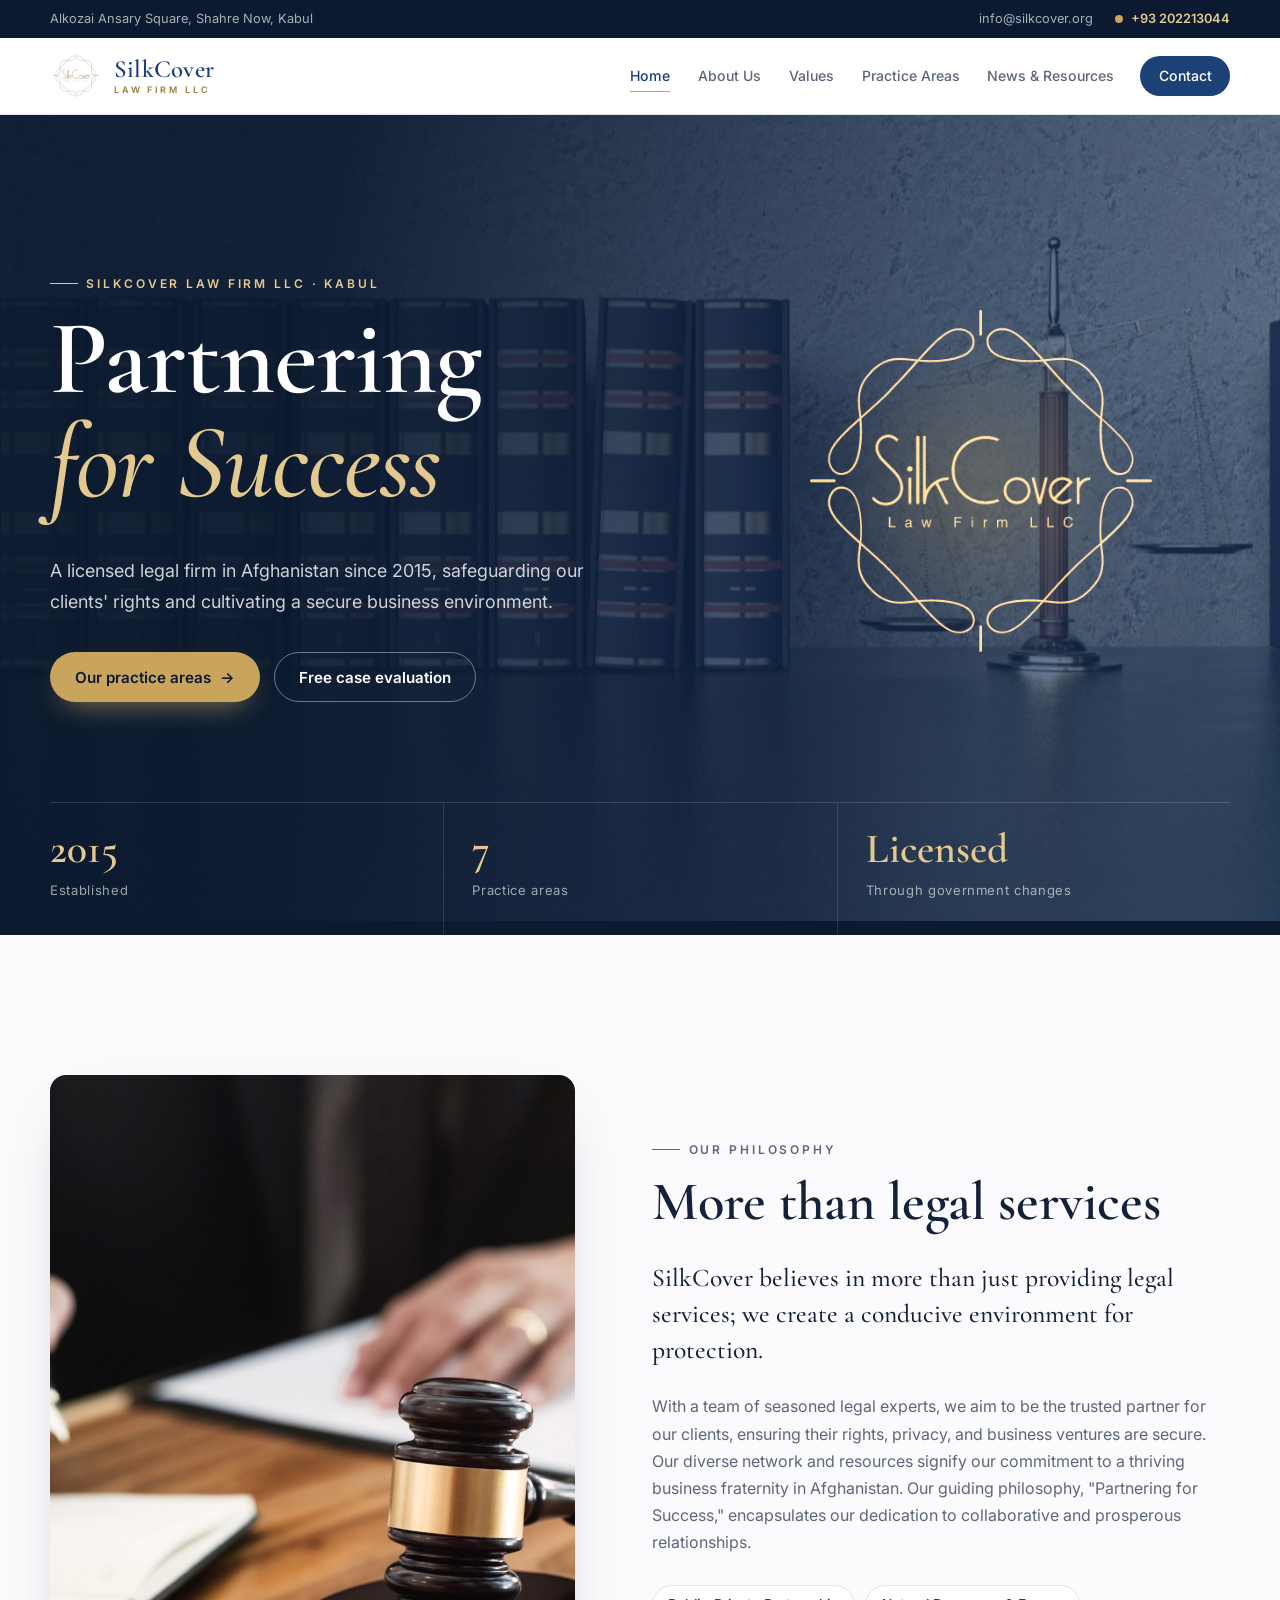
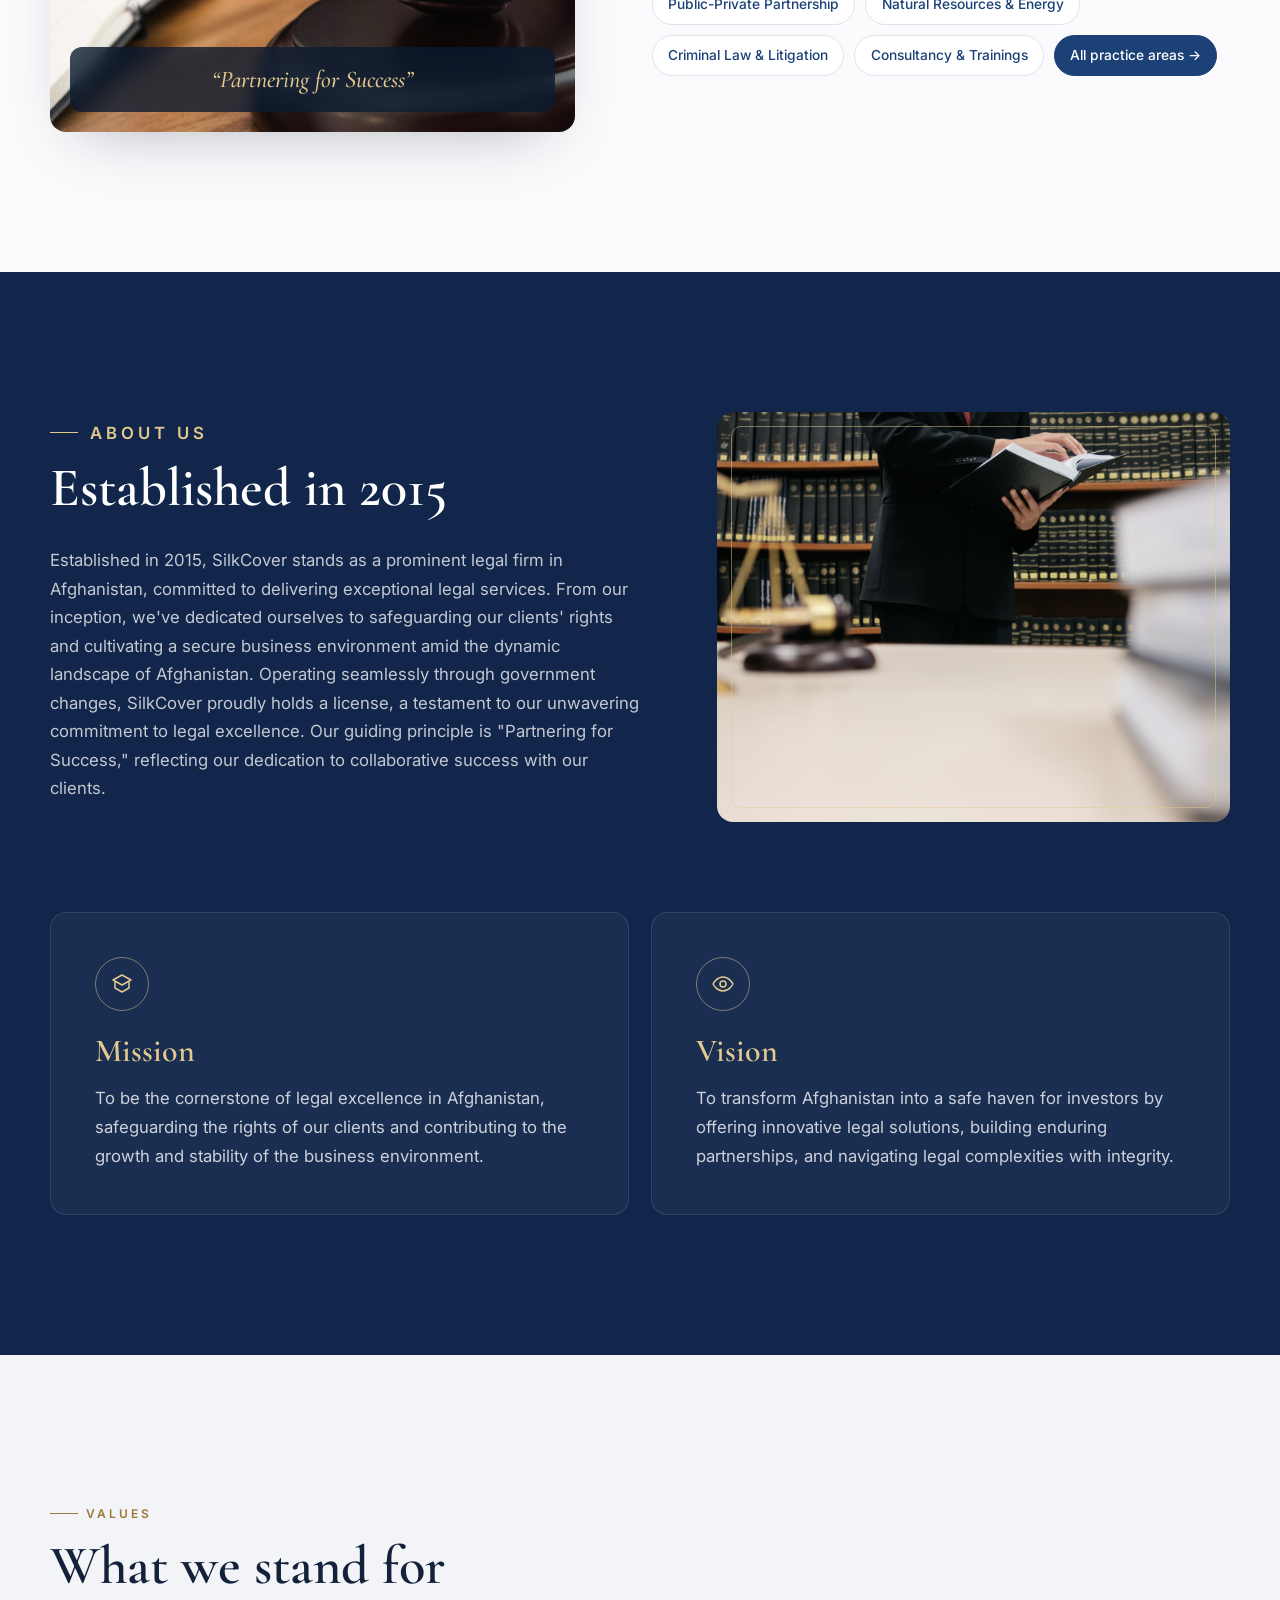
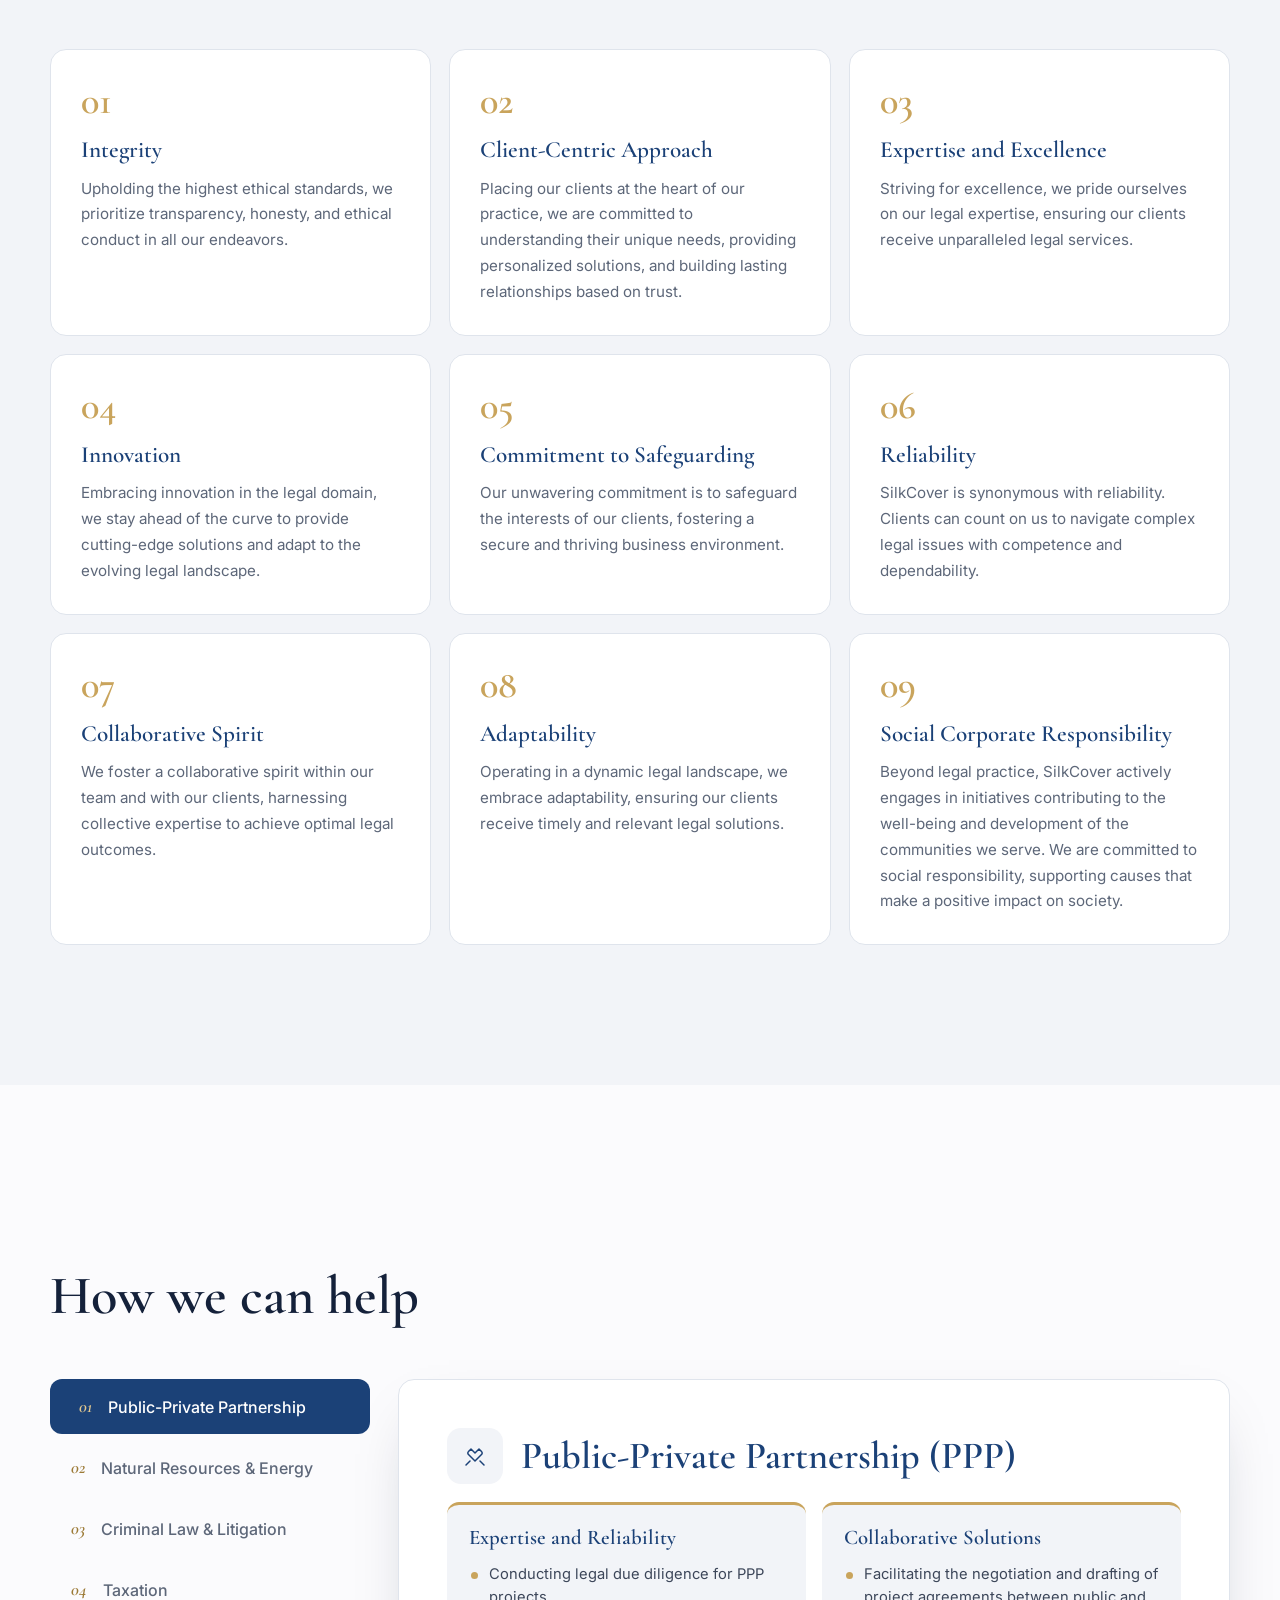
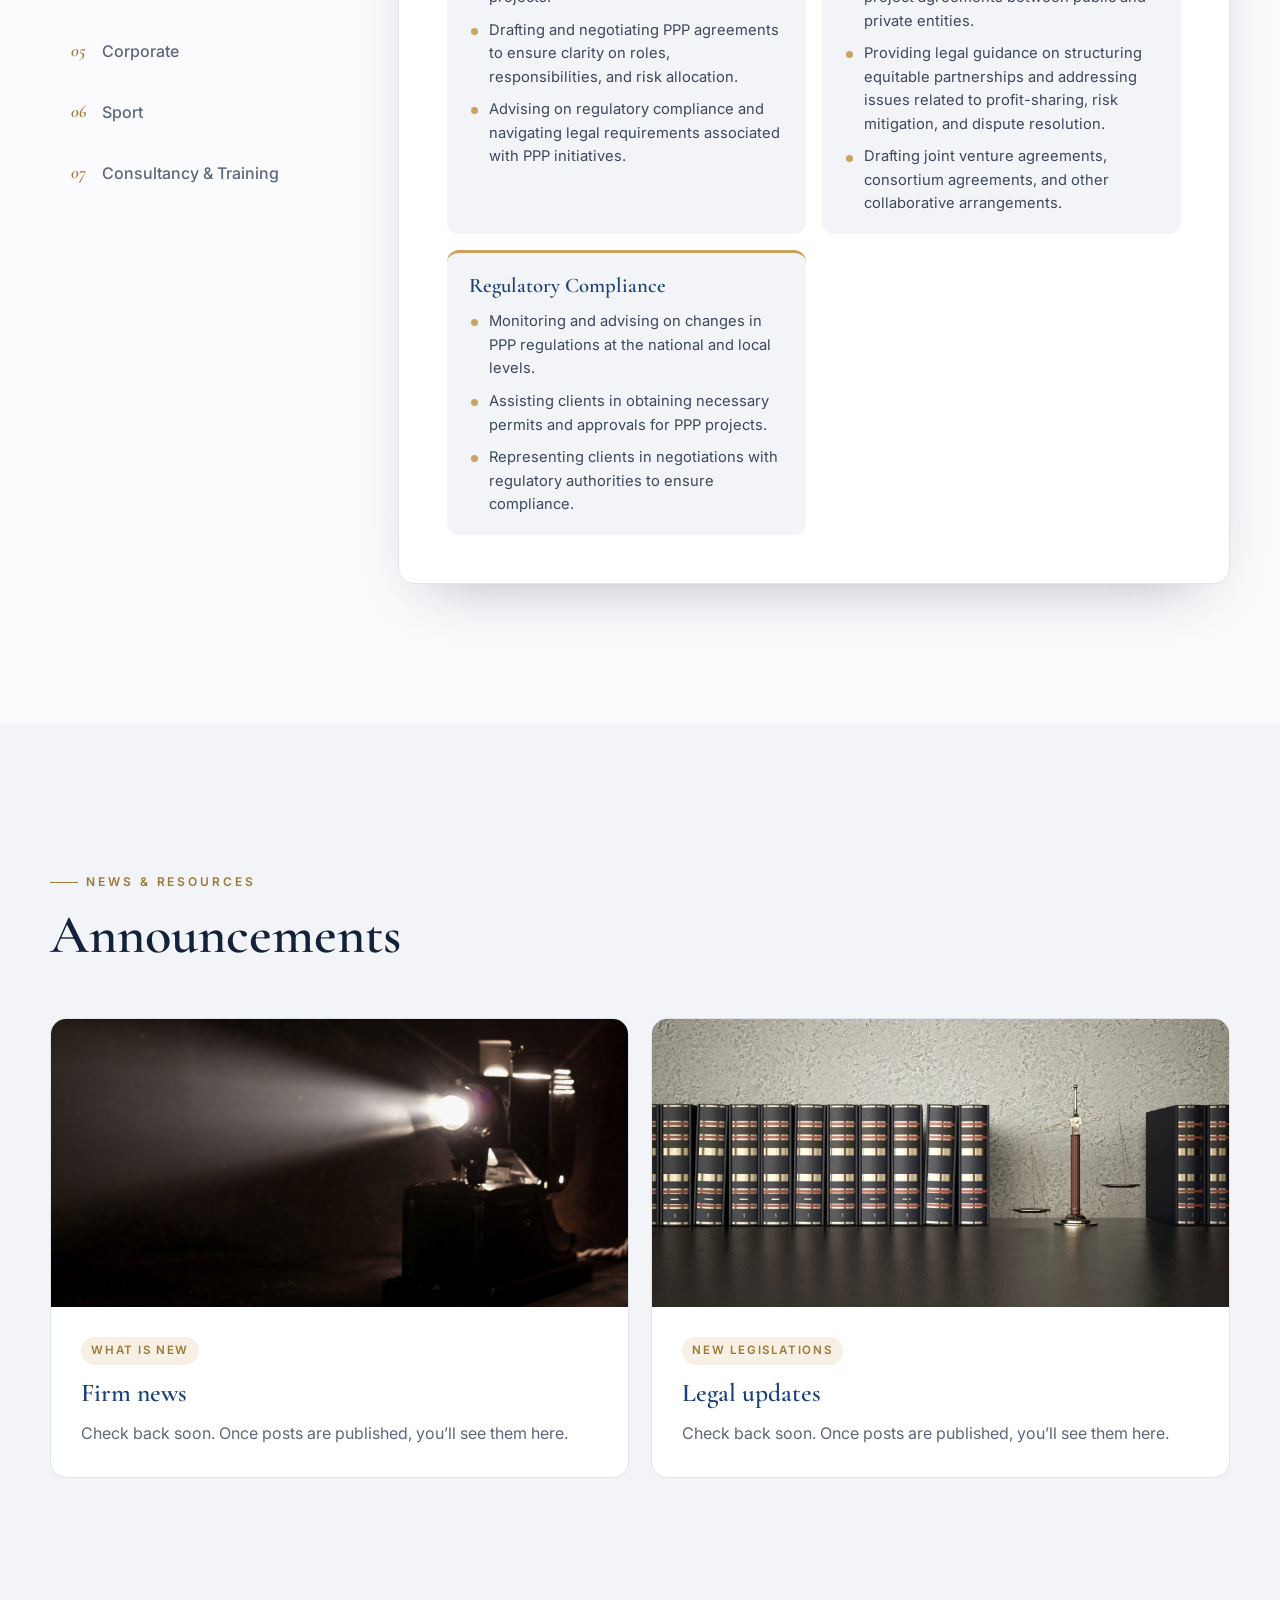
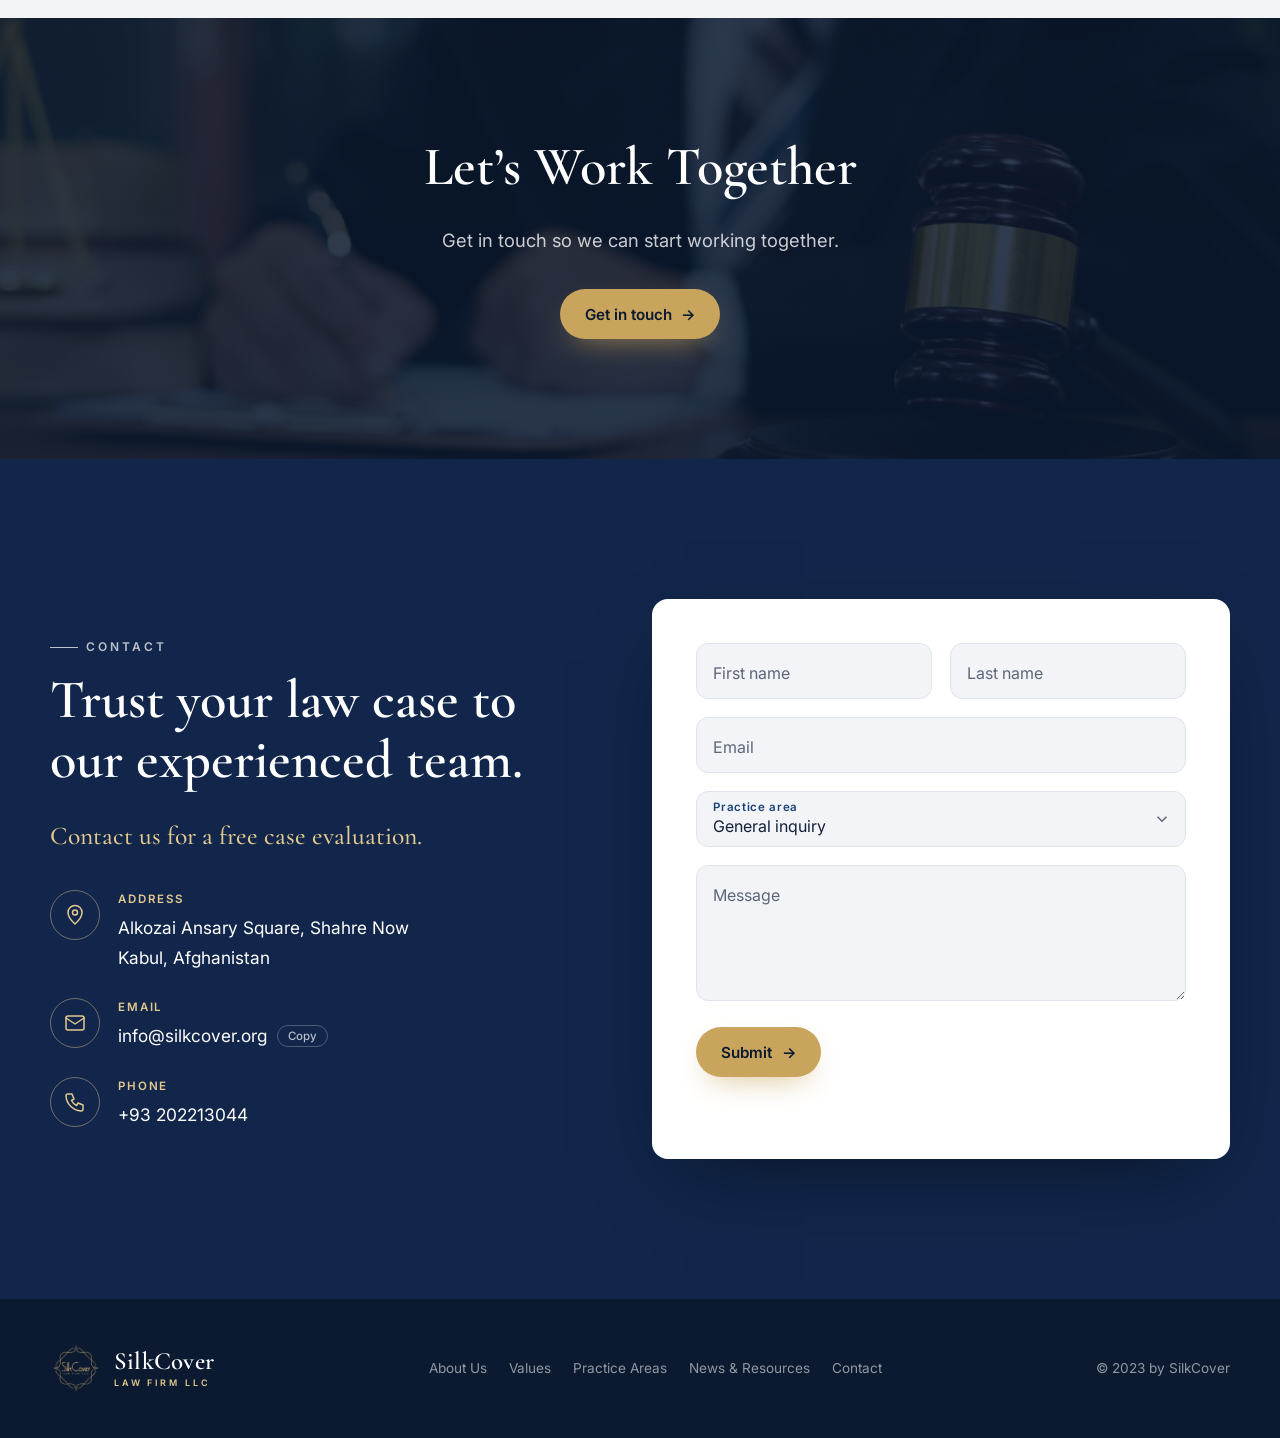
==== commit f46606d8: "Use info@silkcover.org for SilkCover contact details and form Co-Authored-By: Claude Opus 5.5 <norep" ====
--- a/silkcover2023/index.html
+++ b/silkcover2023/index.html
@@ -18,7 +18,7 @@
   <div class="wrap topbar__inner">
     <span>Alkozai Ansary Square, Shahre Now, Kabul</span>
     <span class="topbar__links">
-      <a href="mailto:info@silkcover.legal">info@silkcover.legal</a>
+      <a href="mailto:info@silkcover.org">info@silkcover.org</a>
       <a href="tel:+93202213044" class="topbar__call"><span class="pulse"></span>+93 202213044</a>
     </span>
   </div>
@@ -552,7 +552,7 @@
         </li>
         <li>
           <span class="ci" aria-hidden="true"><svg viewBox="0 0 24 24"><rect x="3" y="5" width="18" height="14" rx="2"/><path d="m3 7 9 6 9-6"/></svg></span>
-          <div><small>Email</small><span class="email-row"><a href="mailto:info@silkcover.legal">info@silkcover.legal</a><button class="copy" data-copy="info@silkcover.legal" type="button">Copy</button></span></div>
+          <div><small>Email</small><span class="email-row"><a href="mailto:info@silkcover.org">info@silkcover.org</a><button class="copy" data-copy="info@silkcover.org" type="button">Copy</button></span></div>
         </li>
         <li>
           <span class="ci" aria-hidden="true"><svg viewBox="0 0 24 24"><path d="M5 4h4l2 5-2.5 1.5a11 11 0 0 0 5 5L15 13l5 2v4a2 2 0 0 1-2 2A16 16 0 0 1 3 6a2 2 0 0 1 2-2Z"/></svg></span>
